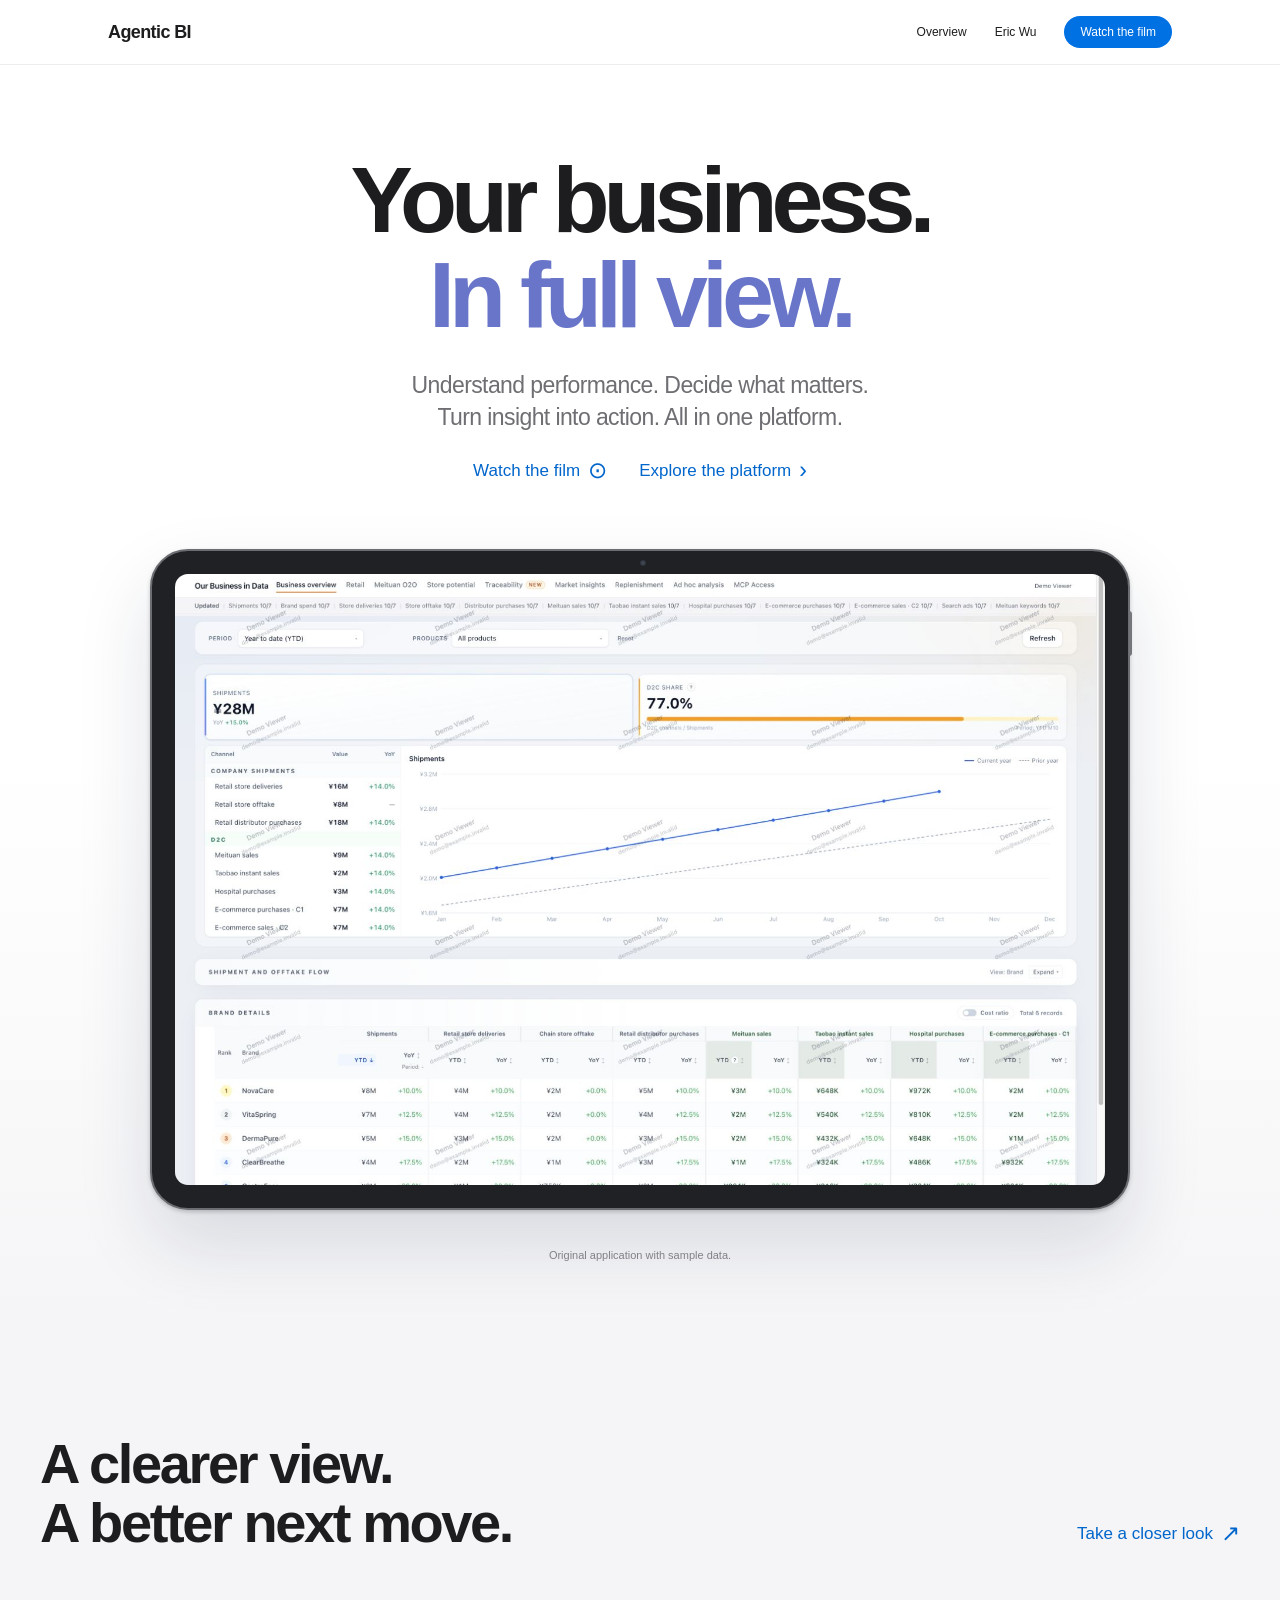
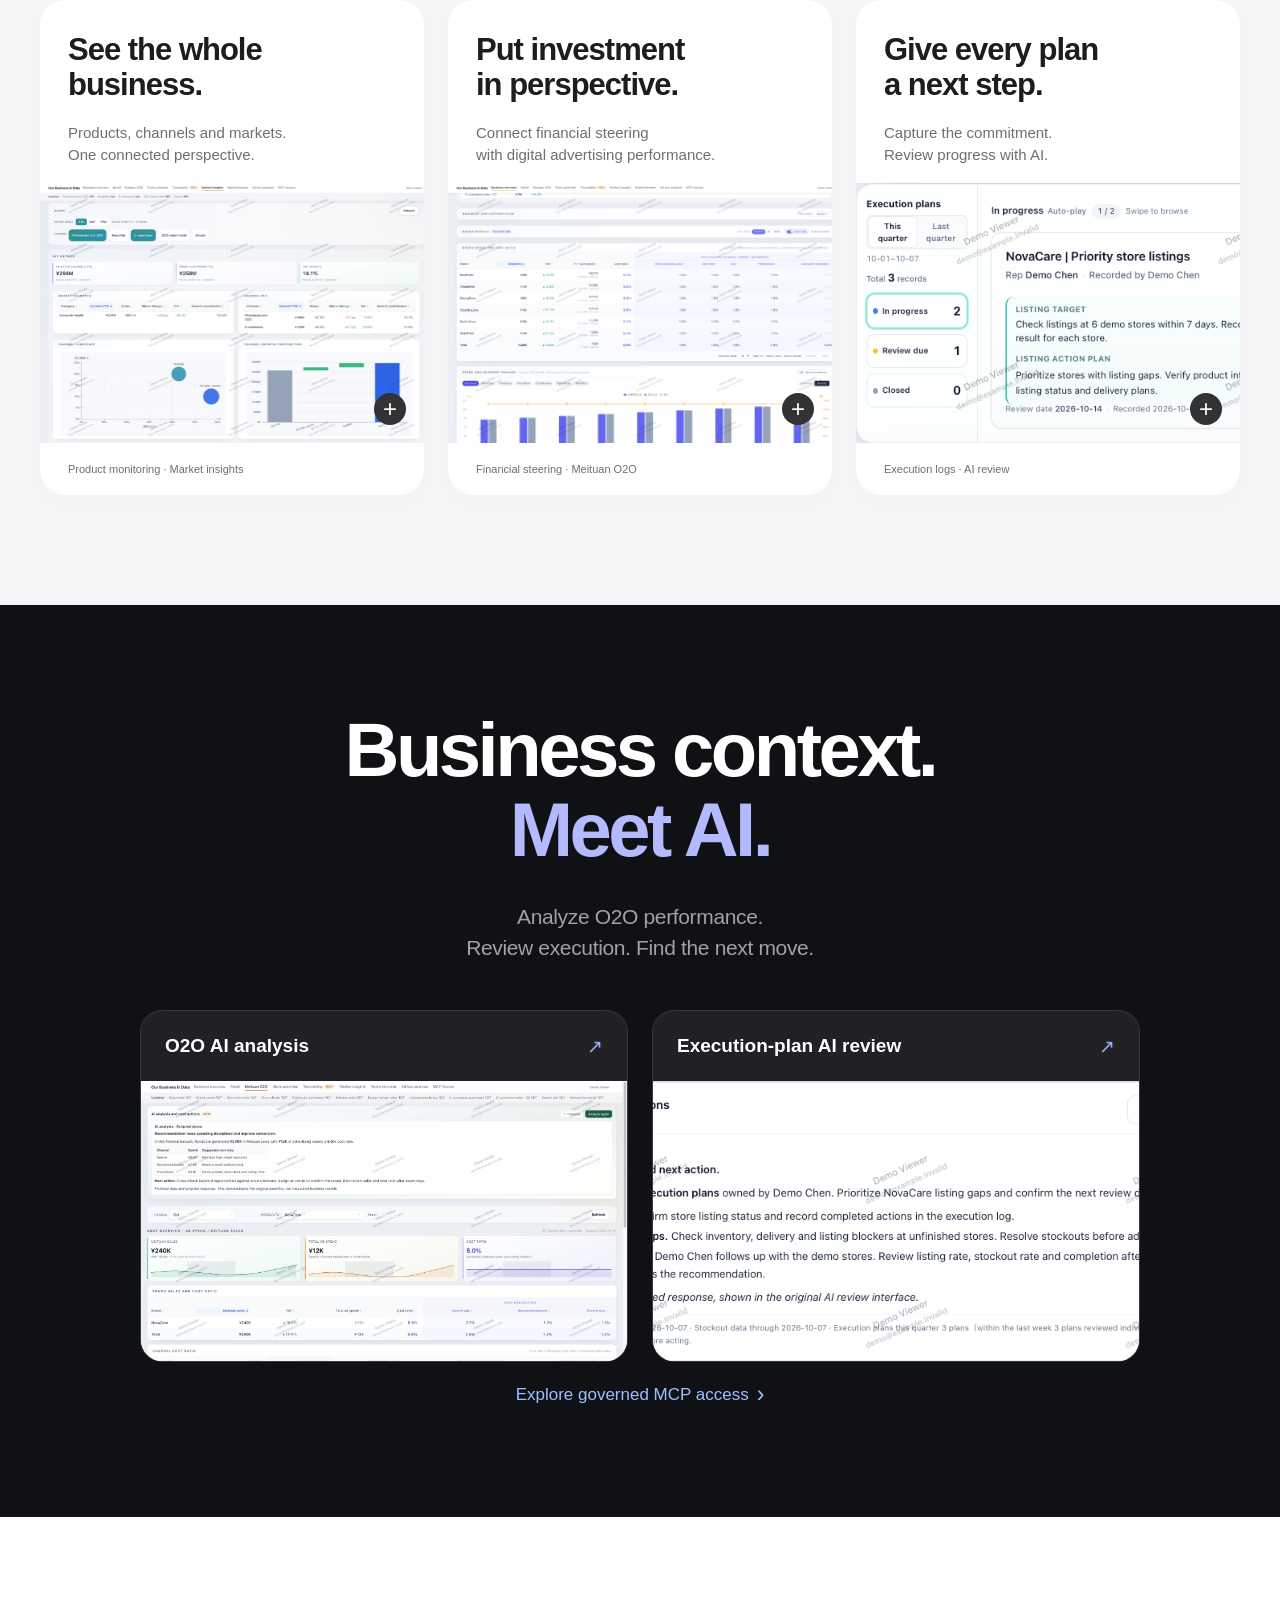
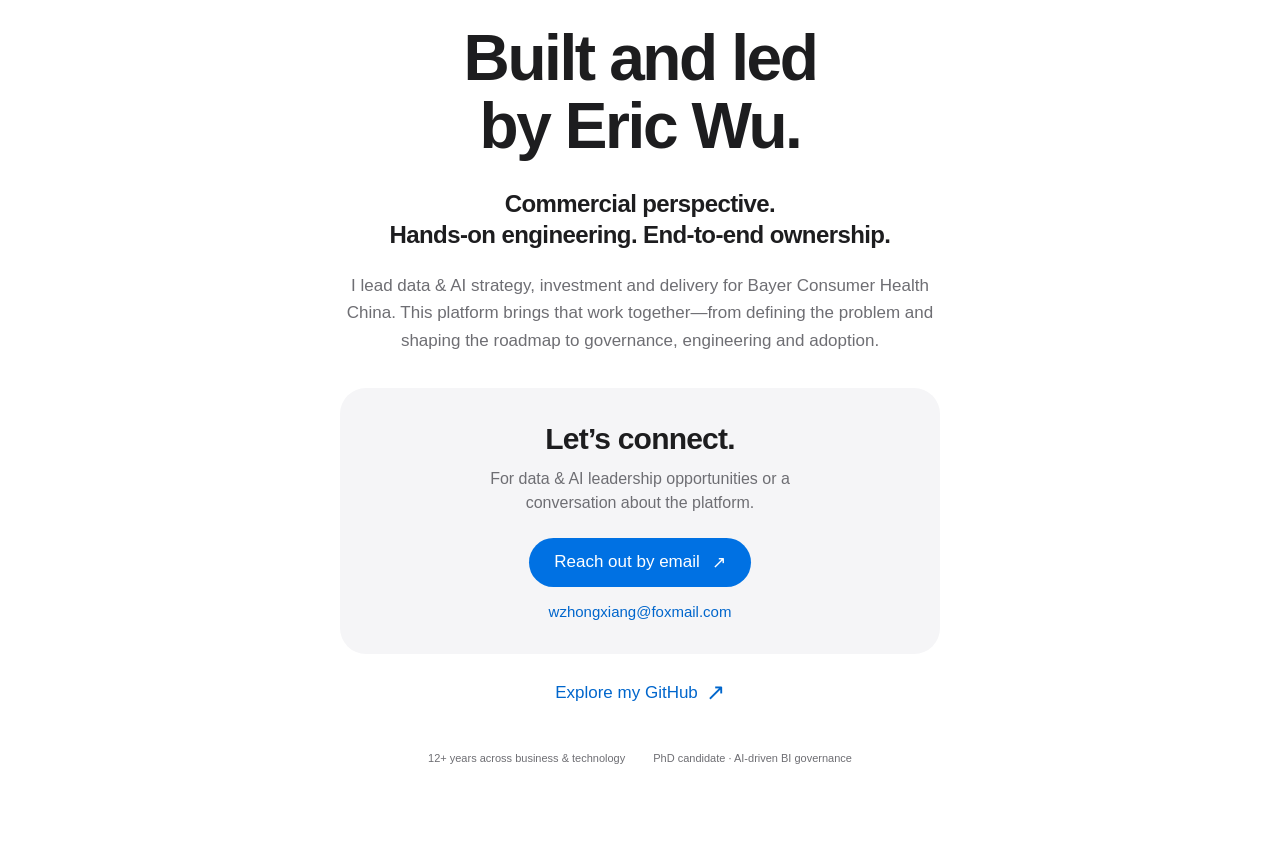
==== index.html @ f03c9e8d "Remove editorial banners and use concise sample-data caption" ====
<!doctype html>
<html lang="en">
<head>
<meta charset="utf-8"><meta name="viewport" content="width=device-width,initial-scale=1">
<title>Agentic BI</title>
<meta name="description" content="See the business. Steer investment. Turn insight into action. Explore the Agentic BI Platform, built and led by Eric Wu.">
<link rel="icon" href="assets/favicon.svg"><link rel="stylesheet" href="style.css?v=film-title">
</head>
<body>
<a class="skip" href="#main">Skip to content</a>
<header class="navigation"><nav aria-label="Main navigation"><a class="product-name" href="#case">Agentic BI</a><div class="nav-links"><a href="#highlights">Overview</a><a href="#owner">Eric Wu</a><button class="pill small" data-film>Watch the film</button></div></nav></header>
<main id="main">
<section class="hero" id="case">
<h1>Your business.<br><span>In full view.</span></h1>
<p class="hero-copy">Understand performance. Decide what matters.<br>Turn insight into action. All in one platform.</p>
<div class="hero-actions"><button class="text-link" data-film>Watch the film <span aria-hidden="true">⊙</span></button><a class="text-link" href="#highlights">Explore the platform <span aria-hidden="true">›</span></a></div>
<button class="hero-device" data-report="0" aria-label="Explore the platform in an iPad-style frame"><span class="device-camera" aria-hidden="true"></span><img src="assets/real-product.png?v=sample2" width="1600" height="1050" alt="Agentic BI product dashboard with fictional brands and synthetic data"></button>
<p class="asset-note">Original application with sample data.</p>
</section>
<section class="highlights" id="highlights">
<div class="section-heading"><h2>A clearer view.<br>A better next move.</h2><button class="text-link" data-report="0">Take a closer look <span aria-hidden="true">↗</span></button></div>
<div class="story-grid">
<article class="story"><div class="story-copy"><h3>See the whole<br>business.</h3><p>Products, channels and markets.<br>One connected perspective.</p></div><button class="story-image" data-report="4" aria-label="Explore omnichannel market insights"><img src="assets/real-market.png?v=sample2" width="1600" height="1050" alt="Original omnichannel market report with synthetic data" loading="lazy"><span class="plus" aria-hidden="true">+</span></button><p class="story-foot">Product monitoring · Market insights</p></article>
<article class="story"><div class="story-copy"><h3>Put investment<br>in perspective.</h3><p>Connect financial steering<br>with digital advertising performance.</p></div><button class="story-image" data-report="1" aria-label="Explore financial steering"><img src="assets/real-financial.png?v=sample2" width="1600" height="1050" alt="Original financial steering report with synthetic data" loading="lazy"><span class="plus" aria-hidden="true">+</span></button><p class="story-foot">Financial steering · Meituan O2O</p></article>
<article class="story"><div class="story-copy"><h3>Give every plan<br>a next step.</h3><p>Capture the commitment.<br>Review progress with AI.</p></div><button class="story-image" data-report="7" aria-label="Explore execution logs"><img src="assets/real-execution.png?v=sample2" width="1600" height="1050" alt="Original execution log with synthetic plans" loading="lazy"><span class="plus" aria-hidden="true">+</span></button><p class="story-foot">Execution logs · AI review</p></article>
</div>
</section>
<section class="intelligence" id="intelligence"><div class="intelligence-inner"><h2>Business context.<br><span>Meet AI.</span></h2><p class="ai-copy">Analyze O2O performance.<br>Review execution. Find the next move.</p><div class="ai-previews"><button data-report="8"><span>O2O AI analysis <b>↗</b></span><img src="assets/real-o2o-ai.png?v=sample2" alt="O2O AI analysis with sample data" loading="lazy"></button><button data-report="9"><span>Execution-plan AI review <b>↗</b></span><img src="assets/real-ai-review.png?v=sample2" alt="Execution-plan AI review with sample data" loading="lazy"></button></div><button class="text-link light" data-report="6">Explore governed MCP access <span aria-hidden="true">›</span></button></div></section>
<section class="owner" id="owner"><h2>Built and led<br>by Eric Wu.</h2><p class="owner-intro">Commercial perspective.<br>Hands-on engineering. End-to-end ownership.</p><p class="owner-detail">I lead data & AI strategy, investment and delivery for Bayer Consumer Health China. This platform brings that work together—from defining the problem and shaping the roadmap to governance, engineering and adoption.</p><div class="owner-contact" aria-labelledby="contact-heading"><h3 id="contact-heading">Let’s connect.</h3><p>For data &amp; AI leadership opportunities or a conversation about the platform.</p><a class="pill email-cta" href="mailto:wzhongxiang@foxmail.com">Reach out by email <span aria-hidden="true">↗</span></a><a class="email-address" href="mailto:wzhongxiang@foxmail.com">wzhongxiang@foxmail.com</a></div><a class="text-link" href="https://github.com/ericwu021">Explore my GitHub <span aria-hidden="true">↗</span></a><div class="owner-facts"><span>12+ years across business & technology</span><span>PhD candidate · AI-driven BI governance</span></div></section>
</main>
<dialog id="gallery" aria-labelledby="gallery-title"><button class="close" data-close aria-label="Close gallery">×</button><div class="gallery-top"><div><h2 id="gallery-title">Product monitoring</h2></div><label class="report-picker">Explore a view<select id="report-select"><option value="0">Product monitoring</option><option value="1">Financial steering</option><option value="2">Meituan O2O operations</option><option value="3">Drug traceability</option><option value="4">Omnichannel market insights</option><option value="5">Daily store replenishment</option><option value="6">MCP access governance</option><option value="7">Execution logs</option><option value="8">O2O AI analysis</option><option value="9">Execution-plan AI review</option></select></label></div><a id="report-full" href="assets/real-product.png?v=sample2" target="_blank" rel="noopener" aria-label="Open full-size screenshot"><img id="report-image" src="assets/real-product.png?v=sample2" width="1600" height="1050" alt="Original product monitoring interface with synthetic data"></a><div class="gallery-bottom"><p id="report-description"></p><span>Original application with sample data.</span></div></dialog>
<dialog id="film" aria-labelledby="film-title"><button class="close" data-close aria-label="Close film">×</button><h2 id="film-title">Agentic BI</h2><video controls playsinline preload="none" poster="assets/agentic-bi-demo.jpg" aria-label="Animated product film with music, original O2O AI analysis, execution logs and AI review"><source src="assets/agentic-bi-demo.mp4" type="video/mp4"><track kind="captions" src="assets/agentic-bi-film.vtt" srclang="en" label="English"></video></dialog>
<script src="demo.js?v=sample2"></script>
</body></html>
---- style.css ----
:root{--ink:#1d1d1f;--muted:#6e6e73;--blue:#06c;--surface:#f5f5f7}*{box-sizing:border-box}html{scroll-behavior:smooth;scroll-padding-top:75px}body{margin:0;background:white;color:var(--ink);font-family:-apple-system,BlinkMacSystemFont,'Helvetica Neue',sans-serif;-webkit-font-smoothing:antialiased}button,select{font:inherit}button,a{-webkit-tap-highlight-color:transparent}button{cursor:pointer}a{color:inherit;text-decoration:none}button{color:inherit}button:focus-visible,a:focus-visible,select:focus-visible{outline:3px solid #0071e3;outline-offset:5px}.navigation{position:sticky;top:0;z-index:5;background:rgba(255,255,255,.86);backdrop-filter:blur(22px);border-bottom:1px solid #00000012}.navigation nav{height:64px;max-width:1120px;padding:0 28px;margin:auto;display:flex;align-items:center;justify-content:space-between;gap:20px}.product-name{font-size:20px;font-weight:650;letter-spacing:-.6px}.nav-links{display:flex;align-items:center;gap:28px;font-size:12px}.nav-links>a:hover{color:var(--blue)}.pill{border:0;background:#0071e3;color:white;border-radius:30px;padding:12px 21px}.pill:hover{background:#0077ed}.pill.small{padding:9px 16px;font-size:12px}.hero{text-align:center;overflow:hidden;padding:87px 24px 68px;background:linear-gradient(180deg,#fff 55%,#f5f5f7)}.eyebrow{font-size:11px;font-weight:650;letter-spacing:1.6px;color:var(--muted);margin:0 0 22px}h1,h2,h3,p{margin-top:0}h1{font-size:clamp(64px,7.3vw,108px);line-height:1.02;letter-spacing:-6px;margin-bottom:26px;font-weight:700}h1 span{color:#6875c8}.hero-copy{font-size:23px;line-height:1.4;font-weight:450;letter-spacing:-.6px;color:var(--muted);margin:0 auto 25px}.hero-actions{display:flex;justify-content:center;gap:32px}.text-link{display:inline-flex;align-items:center;gap:8px;border:0;padding:0;background:transparent;color:var(--blue);font-size:17px;line-height:1.5}.text-link:hover{text-decoration:underline}.text-link span{font-size:23px;line-height:1}.hero-device{display:block;position:relative;margin:66px auto 0;width:min(1010px,90%);padding:15px 13px 13px;background:#242529;border:2px solid #737479;border-bottom:0;border-radius:20px 20px 0 0;box-shadow:0 22px 55px #1f235d1c;transition:transform .5s}.hero-device:hover{transform:translateY(-4px)}.hero-device img{width:100%;height:auto;display:block;border-radius:4px}.device-camera{position:absolute;width:5px;height:5px;top:4px;left:50%;border-radius:50%;background:#565966}.device-bottom{position:absolute;bottom:-16px;left:-4%;width:108%;height:17px;border-radius:2px 2px 60% 60%/2px 2px 95% 95%;background:linear-gradient(#d1d2d5,#8f9198);box-shadow:0 18px 20px #00000016}.device-bottom:after{content:'';display:block;margin:0 auto;width:15%;height:5px;background:#92949c;border-radius:0 0 7px 7px}.asset-note{color:#86868b;font-size:11px;margin:39px 0 0}.highlights{padding:105px max(28px,calc((100vw - 1200px)/2)) 110px;background:var(--surface)}.section-heading{display:flex;align-items:flex-end;justify-content:space-between;gap:30px;margin:0 0 48px}h2{font-size:56px;line-height:1.06;letter-spacing:-2.4px;font-weight:650;margin-bottom:0}.section-heading .text-link{margin-bottom:6px;white-space:nowrap}.story-grid{display:grid;grid-template-columns:repeat(3,minmax(0,1fr));gap:24px}.story{min-width:0;border-radius:26px;overflow:hidden;background:white;box-shadow:0 8px 20px #00000003}.story-copy{padding:33px 28px 16px}.category{font-size:12px;font-weight:600;color:var(--muted);margin:0 0 14px}h3{font-size:31px;line-height:1.1;letter-spacing:-1px;margin-bottom:20px}.story-copy>p:last-child{font-size:15px;line-height:1.5;color:var(--muted);margin:0}.story-image{position:relative;display:block;overflow:hidden;border:0;padding:0;width:100%;height:260px;background:#edf0f5;text-align:left}.story-image img{height:100%;width:auto;max-width:none;display:block;transition:transform .5s;transform-origin:left center}.story-image:hover img{transform:scale(1.035)}.plus{position:absolute;right:18px;bottom:18px;width:32px;height:32px;display:grid;place-items:center;background:#333336;color:white;font-size:24px;border-radius:50%}.story-foot{font-size:11px;color:var(--muted);padding:20px 28px;margin:0}.intelligence{background:#101114;color:white;text-align:center;padding:105px 24px 110px;overflow:hidden}.intelligence-inner{max-width:1000px;margin:auto}.intelligence .eyebrow{color:#a1a1a6}.intelligence h2{font-size:76px;letter-spacing:-3.5px}.intelligence h2 span{color:#b5baff}.ai-copy{font-size:21px;line-height:1.5;color:#a1a1a6;letter-spacing:-.35px;margin:30px 0 46px}.connection{display:flex;align-items:center;justify-content:center;gap:0;max-width:650px;margin:0 auto 36px;font-size:14px}.connection span{padding:20px 22px;border:1px solid #3a3b44;border-radius:15px;white-space:nowrap}.connection i{width:60px;height:1px;background:#626478}.connection .connection-core{border-color:#858abd;color:#d0d2ff;box-shadow:0 0 45px #828dff19}.text-link.light{color:#9cbfff}.owner{padding:108px 28px 96px;max-width:850px;margin:auto;text-align:center}.owner h2{font-size:64px}.owner-intro{font-size:24px;font-weight:550;line-height:1.3;letter-spacing:-.6px;margin:27px 0 22px}.owner-detail{font-size:17px;color:var(--muted);line-height:1.6;max-width:600px;margin:0 auto 26px}.owner-facts{display:flex;justify-content:center;gap:28px;margin-top:47px;font-size:11px;color:var(--muted)}footer{background:var(--surface);padding:27px 28px;color:var(--muted);font-size:11px;line-height:1.6}footer>div{max-width:1064px;margin:auto}footer p{max-width:900px;margin-bottom:20px}.footer-line{border-top:1px solid #d2d2d7;padding-top:17px;display:flex;justify-content:space-between;gap:20px}dialog{border:0;border-radius:22px;padding:36px;width:min(1240px,94vw);max-height:92dvh;overflow:auto;box-shadow:0 20px 90px #0004}dialog::backdrop{background:#0009;backdrop-filter:blur(9px)}.close{position:absolute;right:15px;top:15px;border:0;border-radius:50%;background:#e8e8ed;color:#555;width:34px;height:34px;font-size:26px;line-height:1;z-index:2}.gallery-top{display:flex;align-items:flex-end;justify-content:space-between;gap:25px;padding:10px 20px 28px 0}.gallery-top h2,#film h2{font-size:31px;letter-spacing:-1px;line-height:1.15}.gallery-top .category{font-size:10px;letter-spacing:1px}.report-picker{font-size:11px;color:var(--muted);display:flex;flex-direction:column;gap:6px}select{max-width:100%;border:1px solid #d2d2d7;border-radius:8px;padding:10px 30px 10px 12px;background:white;color:var(--ink);font-size:13px}#report-full{display:block;cursor:zoom-in}#report-image{width:100%;height:auto;display:block;border:1px solid #eee;border-radius:8px}.gallery-bottom{display:flex;align-items:center;justify-content:space-between;gap:24px;padding:20px 0 0;color:var(--muted);font-size:12px}.gallery-bottom p{margin:0;max-width:750px}.gallery-bottom span{white-space:nowrap;font-size:10px}#film{background:#111;color:white;padding:48px 28px 28px}#film>p{color:#a1a1a6;font-size:13px;margin:12px 0 24px}video{display:block;width:100%;border-radius:8px}.skip{position:absolute;top:-60px;padding:12px;background:white;z-index:20}.skip:focus{top:0}body:has(dialog[open]){overflow:hidden}@media(max-width:1000px){.highlights{padding-left:24px;padding-right:24px}.story-grid{gap:15px}.story-copy{padding:27px 22px 18px}h3{font-size:27px}.story-copy>p:last-child{font-size:13px}.story-foot{padding:18px;font-size:10px}.story-image{height:225px}}@media(max-width:700px){.navigation nav{height:58px;padding:0 20px}.product-name{font-size:17px}.product-name span{display:none}.nav-links{gap:19px}.nav-links>a:first-child{display:none}.pill.small{font-size:11px;padding:9px 12px}.hero{padding:64px 18px 50px}.eyebrow{font-size:9px;letter-spacing:1.1px}h1{font-size:63px;letter-spacing:-3px}.hero-copy{font-size:18px;letter-spacing:-.3px}.hero-actions{gap:22px}.text-link{font-size:14px}.hero-device{margin-top:45px;width:96%;padding:8px 6px 6px;border-radius:11px 11px 0 0;border-width:1px}.device-camera{height:3px;width:3px;top:2px}.device-bottom{height:9px;bottom:-9px}.device-bottom:after{height:3px}.asset-note{font-size:10px;margin-top:27px}.highlights{padding:63px 22px}.section-heading{display:block;margin-bottom:29px}h2{font-size:39px;letter-spacing:-1.5px}.section-heading .text-link{margin-top:19px}.story-grid{grid-template-columns:1fr;gap:22px}.story{border-radius:22px}.story-copy{padding:29px 28px 22px}.story-copy>p:last-child{font-size:15px}h3{font-size:32px}.story-image{height:260px}.story-foot{padding:20px 28px;font-size:11px}.intelligence{padding:72px 20px}.intelligence h2{font-size:53px;letter-spacing:-2.2px}.ai-copy{font-size:17px;margin:25px 0 35px}.desktop-break{display:none}.connection{font-size:10px}.connection span{padding:16px 11px;border-radius:11px}.connection i{width:16px}.owner{padding:74px 25px 64px}.owner h2{font-size:48px}.owner-intro{font-size:21px}.owner-detail{font-size:16px}.owner-facts{flex-direction:column;gap:10px;margin-top:35px}.gallery-top{flex-direction:column;align-items:stretch;gap:20px;padding-right:0}.gallery-top h2,#film h2{font-size:26px}dialog{padding:48px 18px 20px;border-radius:17px}.gallery-bottom{display:block;line-height:1.5}.gallery-bottom span{display:block;margin-top:12px}#film{padding:55px 16px 20px}.footer-line{font-size:10px}footer{padding:24px 22px}}@media(prefers-reduced-motion:reduce){html{scroll-behavior:auto}*{transition:none!important}}

/* Landscape tablet presentation */
.hero-device{width:min(980px,90%);padding:23px;background:#202124;border:2px solid #6b6d72;border-radius:38px;box-shadow:0 35px 75px #19224522,0 2px 4px #0003}.hero-device img{border-radius:13px}.device-camera{width:6px;height:6px;top:9px;background:#404854;box-shadow:inset 0 0 2px #111}.hero-device:after{content:'';position:absolute;right:-4px;top:60px;width:3px;height:45px;background:#74767b;border-radius:0 3px 3px 0}@media(max-width:700px){.hero-device{width:98%;padding:12px;border-width:1px;border-radius:22px}.hero-device img{border-radius:8px}.device-camera{width:4px;height:4px;top:4px}.hero-device:after{right:-3px;top:35px;width:2px;height:25px}}

.ai-previews{display:grid;grid-template-columns:1fr 1fr;gap:24px;margin:40px auto 20px;max-width:1080px}.ai-previews button{text-align:left;overflow:hidden;padding:24px 0 0;background:#202025;border:1px solid #39393e;border-radius:22px;color:white;cursor:pointer;min-width:0}.ai-previews span{display:block;font-size:19px;font-weight:600;padding:0 24px 24px}.ai-previews b{float:right;font-weight:400;color:#9caeff}.ai-previews img{display:block;width:100%;height:280px;object-fit:cover;object-position:top;background:white}.ai-disclosure{font-size:11px;color:#a1a1a6;margin:24px 0 30px}.story-image img[src*="execution"]{object-fit:cover;object-position:top left;width:100%;height:100%}@media(max-width:700px){.ai-previews{grid-template-columns:1fr}.ai-previews img{height:230px}.ai-previews span{font-size:17px}}

.product-name{font-size:18px}.product-name span{font-size:13px;color:var(--muted);font-weight:500}@media(max-width:700px){.product-name{font-size:14px;letter-spacing:-.4px}.nav-links{gap:12px}.navigation nav{padding:0 14px;gap:8px}}

.owner-contact{display:flex;justify-content:center;align-items:center;flex-wrap:wrap;gap:16px 30px}.footer-contact{display:flex;flex-wrap:wrap;gap:14px}@media(max-width:700px){.owner-contact{flex-direction:column;gap:15px}.footer-line{align-items:flex-start;gap:16px}.footer-contact{justify-content:flex-end;gap:8px}}

/* A clear invitation in the owner section */
.owner-contact{display:flex;flex-direction:column;gap:0;background:var(--surface);border-radius:26px;padding:34px 28px;margin:34px auto 26px;max-width:600px}.owner-contact h3{font-size:30px;letter-spacing:-.8px;margin:0 0 12px}.owner-contact p{max-width:390px;font-size:16px;line-height:1.5;color:var(--muted);margin:0 0 23px}.email-cta{display:inline-flex;align-items:center;gap:12px;font-size:17px;padding:14px 25px;min-height:48px}.email-address{font-size:15px;color:var(--blue);margin-top:16px;overflow-wrap:anywhere}.email-address:hover{text-decoration:underline}@media(max-width:700px){.owner-contact{padding:28px 20px;margin-top:28px;border-radius:22px}.owner-contact h3{font-size:27px}.owner-contact p{font-size:15px}}

#film video{margin-top:24px}
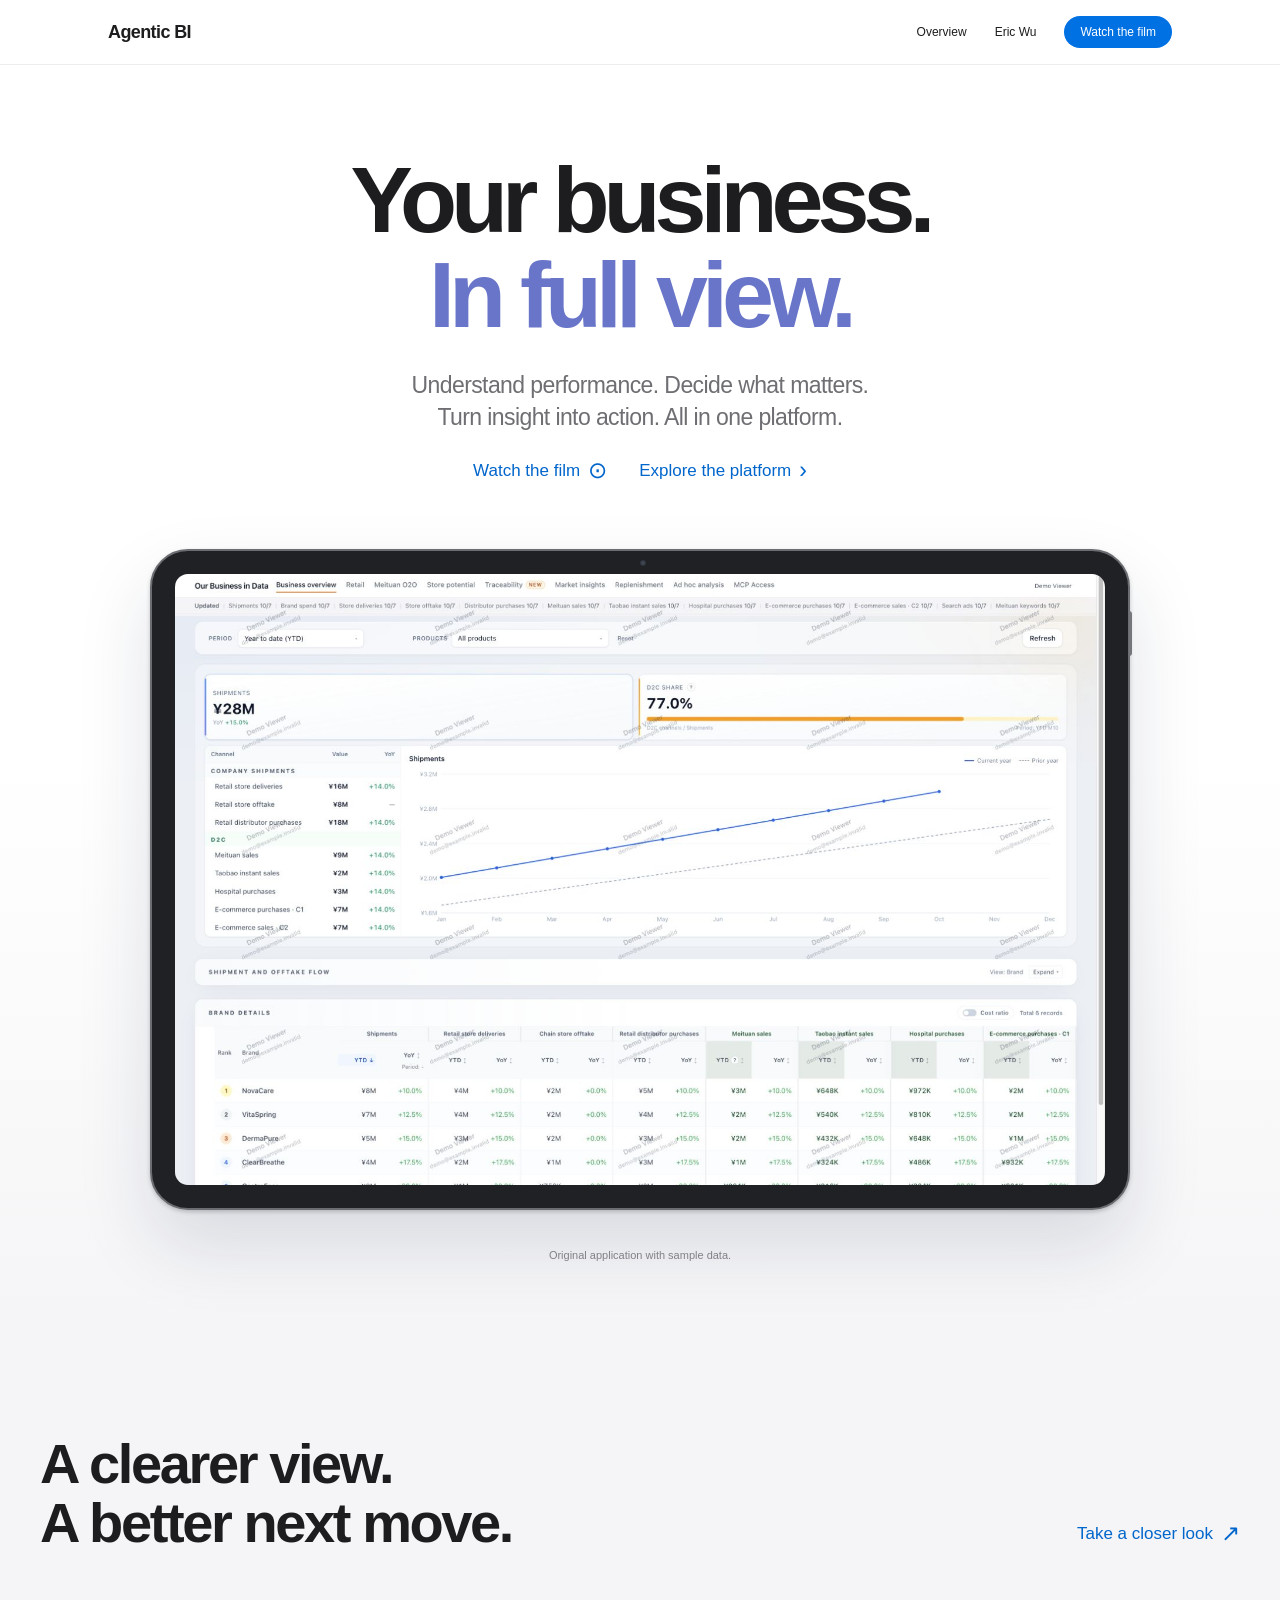
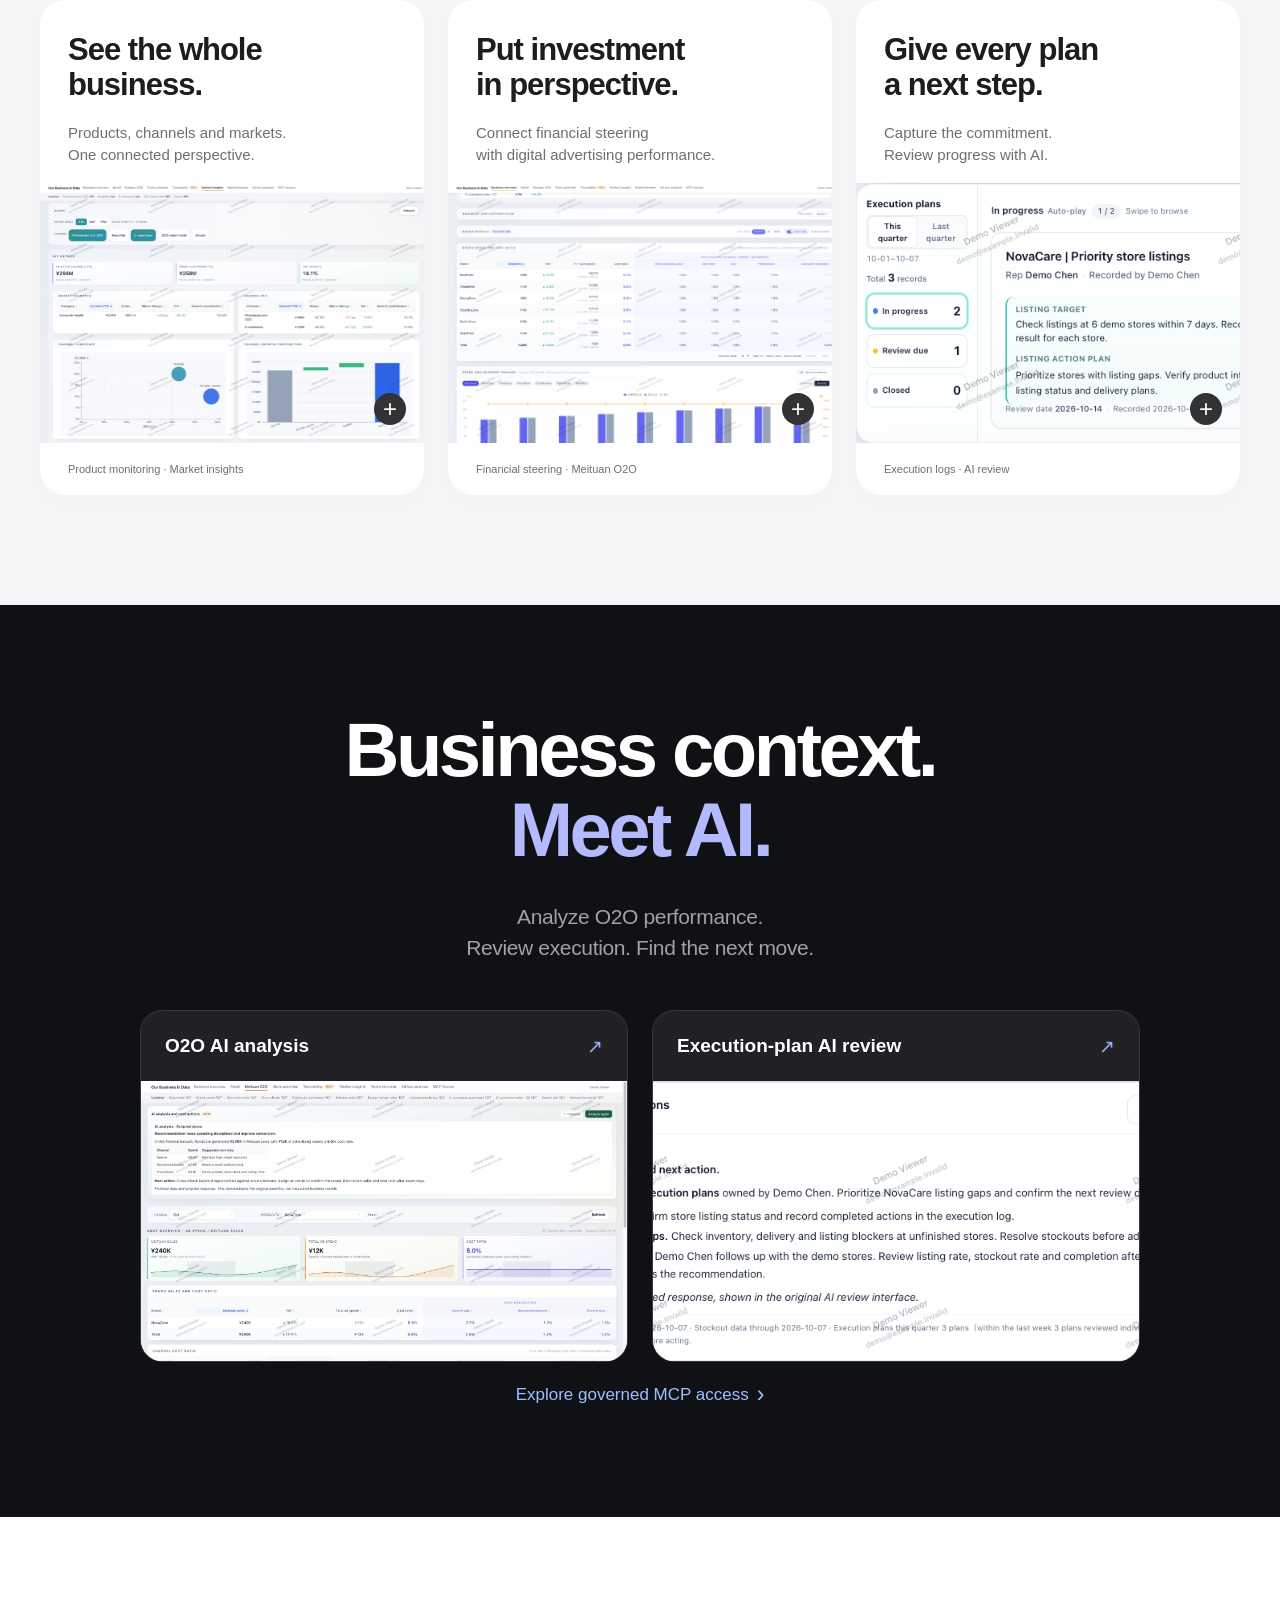
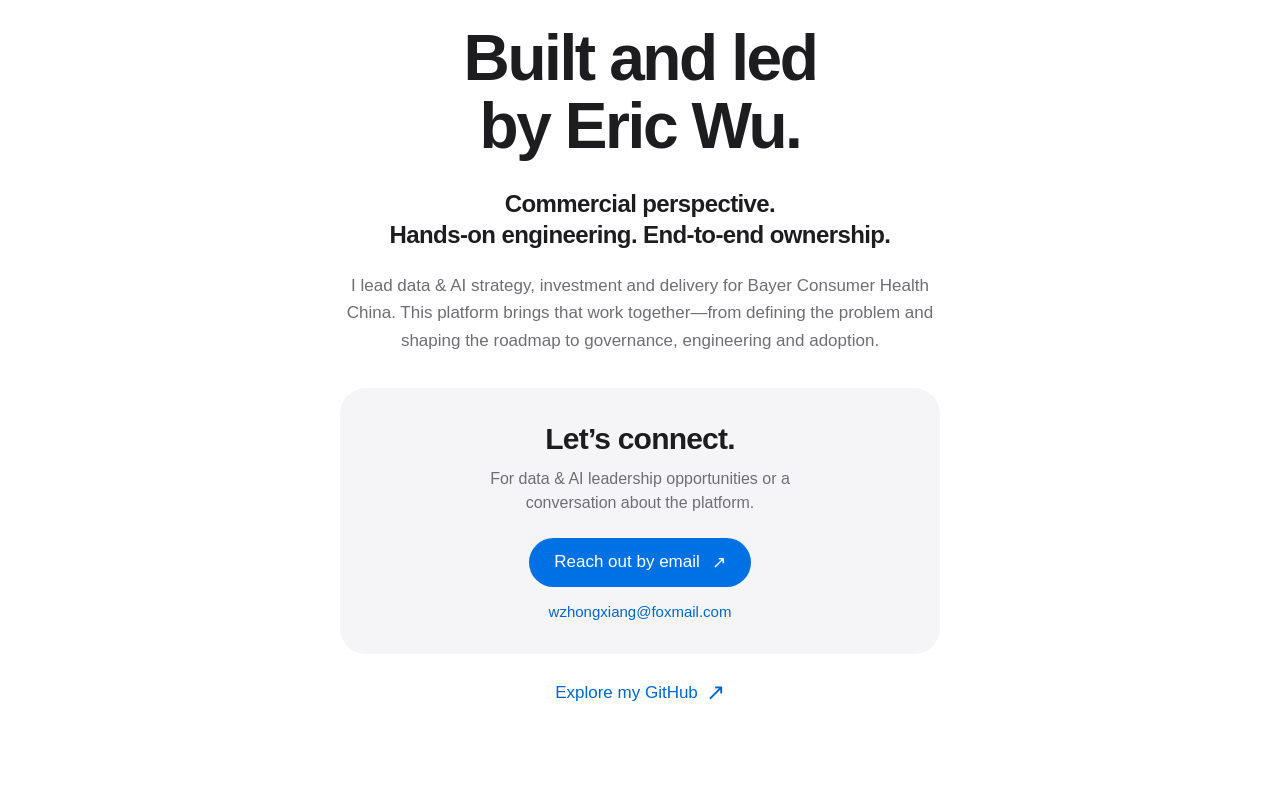
==== commit 12859a0c: "Remove experience and PhD lines from owner section" ====
--- a/index.html
+++ b/index.html
@@ -26,9 +26,9 @@
 </div>
 </section>
 <section class="intelligence" id="intelligence"><div class="intelligence-inner"><h2>Business context.<br><span>Meet AI.</span></h2><p class="ai-copy">Analyze O2O performance.<br>Review execution. Find the next move.</p><div class="ai-previews"><button data-report="8"><span>O2O AI analysis <b>↗</b></span><img src="assets/real-o2o-ai.png?v=sample2" alt="O2O AI analysis with sample data" loading="lazy"></button><button data-report="9"><span>Execution-plan AI review <b>↗</b></span><img src="assets/real-ai-review.png?v=sample2" alt="Execution-plan AI review with sample data" loading="lazy"></button></div><button class="text-link light" data-report="6">Explore governed MCP access <span aria-hidden="true">›</span></button></div></section>
-<section class="owner" id="owner"><h2>Built and led<br>by Eric Wu.</h2><p class="owner-intro">Commercial perspective.<br>Hands-on engineering. End-to-end ownership.</p><p class="owner-detail">I lead data & AI strategy, investment and delivery for Bayer Consumer Health China. This platform brings that work together—from defining the problem and shaping the roadmap to governance, engineering and adoption.</p><div class="owner-contact" aria-labelledby="contact-heading"><h3 id="contact-heading">Let’s connect.</h3><p>For data &amp; AI leadership opportunities or a conversation about the platform.</p><a class="pill email-cta" href="mailto:wzhongxiang@foxmail.com">Reach out by email <span aria-hidden="true">↗</span></a><a class="email-address" href="mailto:wzhongxiang@foxmail.com">wzhongxiang@foxmail.com</a></div><a class="text-link" href="https://github.com/ericwu021">Explore my GitHub <span aria-hidden="true">↗</span></a><div class="owner-facts"><span>12+ years across business & technology</span><span>PhD candidate · AI-driven BI governance</span></div></section>
+<section class="owner" id="owner"><h2>Built and led<br>by Eric Wu.</h2><p class="owner-intro">Commercial perspective.<br>Hands-on engineering. End-to-end ownership.</p><p class="owner-detail">I lead data & AI strategy, investment and delivery for Bayer Consumer Health China. This platform brings that work together—from defining the problem and shaping the roadmap to governance, engineering and adoption.</p><div class="owner-contact" aria-labelledby="contact-heading"><h3 id="contact-heading">Let’s connect.</h3><p>For data &amp; AI leadership opportunities or a conversation about the platform.</p><a class="pill email-cta" href="mailto:wzhongxiang@foxmail.com">Reach out by email <span aria-hidden="true">↗</span></a><a class="email-address" href="mailto:wzhongxiang@foxmail.com">wzhongxiang@foxmail.com</a></div><a class="text-link" href="https://github.com/ericwu021">Explore my GitHub <span aria-hidden="true">↗</span></a></section>
 </main>
 <dialog id="gallery" aria-labelledby="gallery-title"><button class="close" data-close aria-label="Close gallery">×</button><div class="gallery-top"><div><h2 id="gallery-title">Product monitoring</h2></div><label class="report-picker">Explore a view<select id="report-select"><option value="0">Product monitoring</option><option value="1">Financial steering</option><option value="2">Meituan O2O operations</option><option value="3">Drug traceability</option><option value="4">Omnichannel market insights</option><option value="5">Daily store replenishment</option><option value="6">MCP access governance</option><option value="7">Execution logs</option><option value="8">O2O AI analysis</option><option value="9">Execution-plan AI review</option></select></label></div><a id="report-full" href="assets/real-product.png?v=sample2" target="_blank" rel="noopener" aria-label="Open full-size screenshot"><img id="report-image" src="assets/real-product.png?v=sample2" width="1600" height="1050" alt="Original product monitoring interface with synthetic data"></a><div class="gallery-bottom"><p id="report-description"></p><span>Original application with sample data.</span></div></dialog>
-<dialog id="film" aria-labelledby="film-title"><button class="close" data-close aria-label="Close film">×</button><h2 id="film-title">Agentic BI</h2><video controls playsinline preload="none" poster="assets/agentic-bi-demo.jpg" aria-label="Animated product film with music, original O2O AI analysis, execution logs and AI review"><source src="assets/agentic-bi-demo.mp4" type="video/mp4"><track kind="captions" src="assets/agentic-bi-film.vtt" srclang="en" label="English"></video></dialog>
+<dialog id="film" aria-labelledby="film-title"><button class="close" data-close aria-label="Close film">×</button><h2 id="film-title">Agentic BI</h2><video controls playsinline preload="none" poster="assets/agentic-bi-demo.jpg" aria-label="Animated product film with music, original O2O AI analysis, execution logs and AI review"><source src="assets/agentic-bi-contact.mp4" type="video/mp4"><track kind="captions" src="assets/agentic-bi-contact.vtt" srclang="en" label="English"></video></dialog>
 <script src="demo.js?v=sample2"></script>
 </body></html>
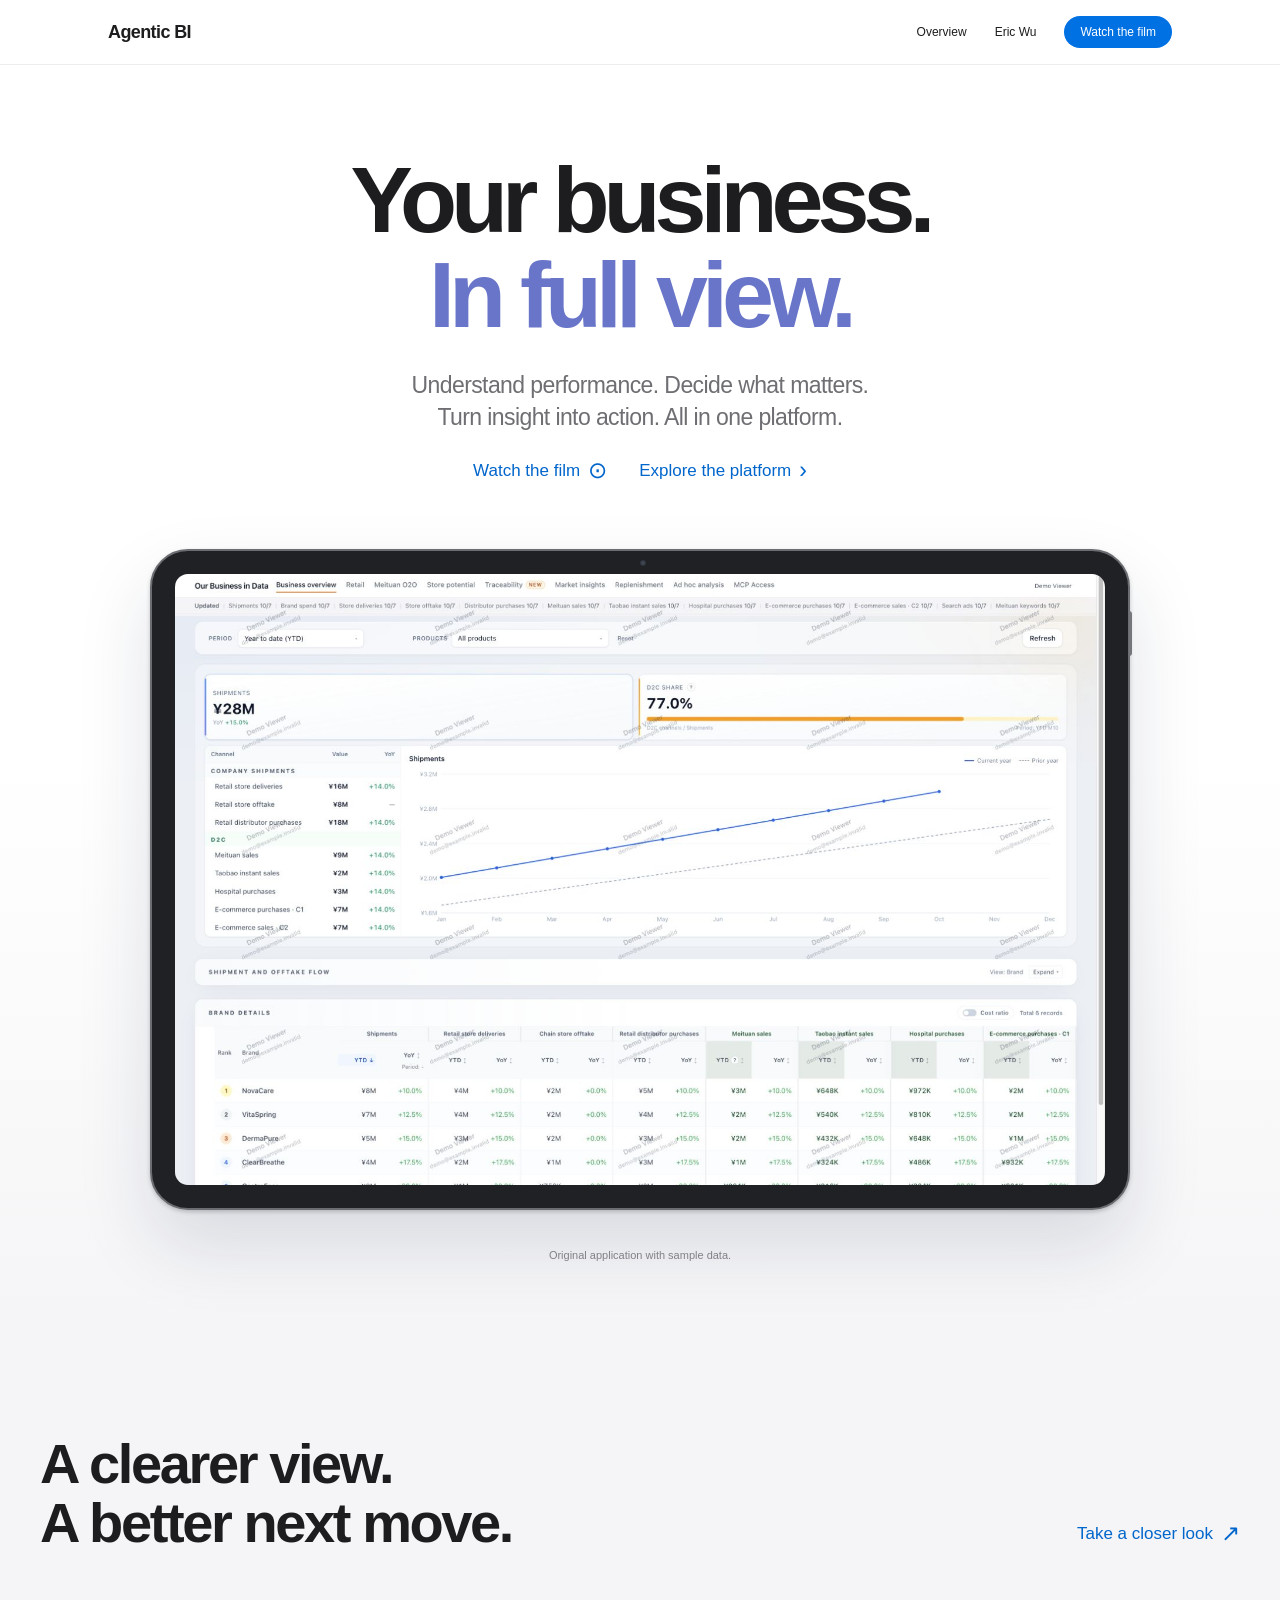
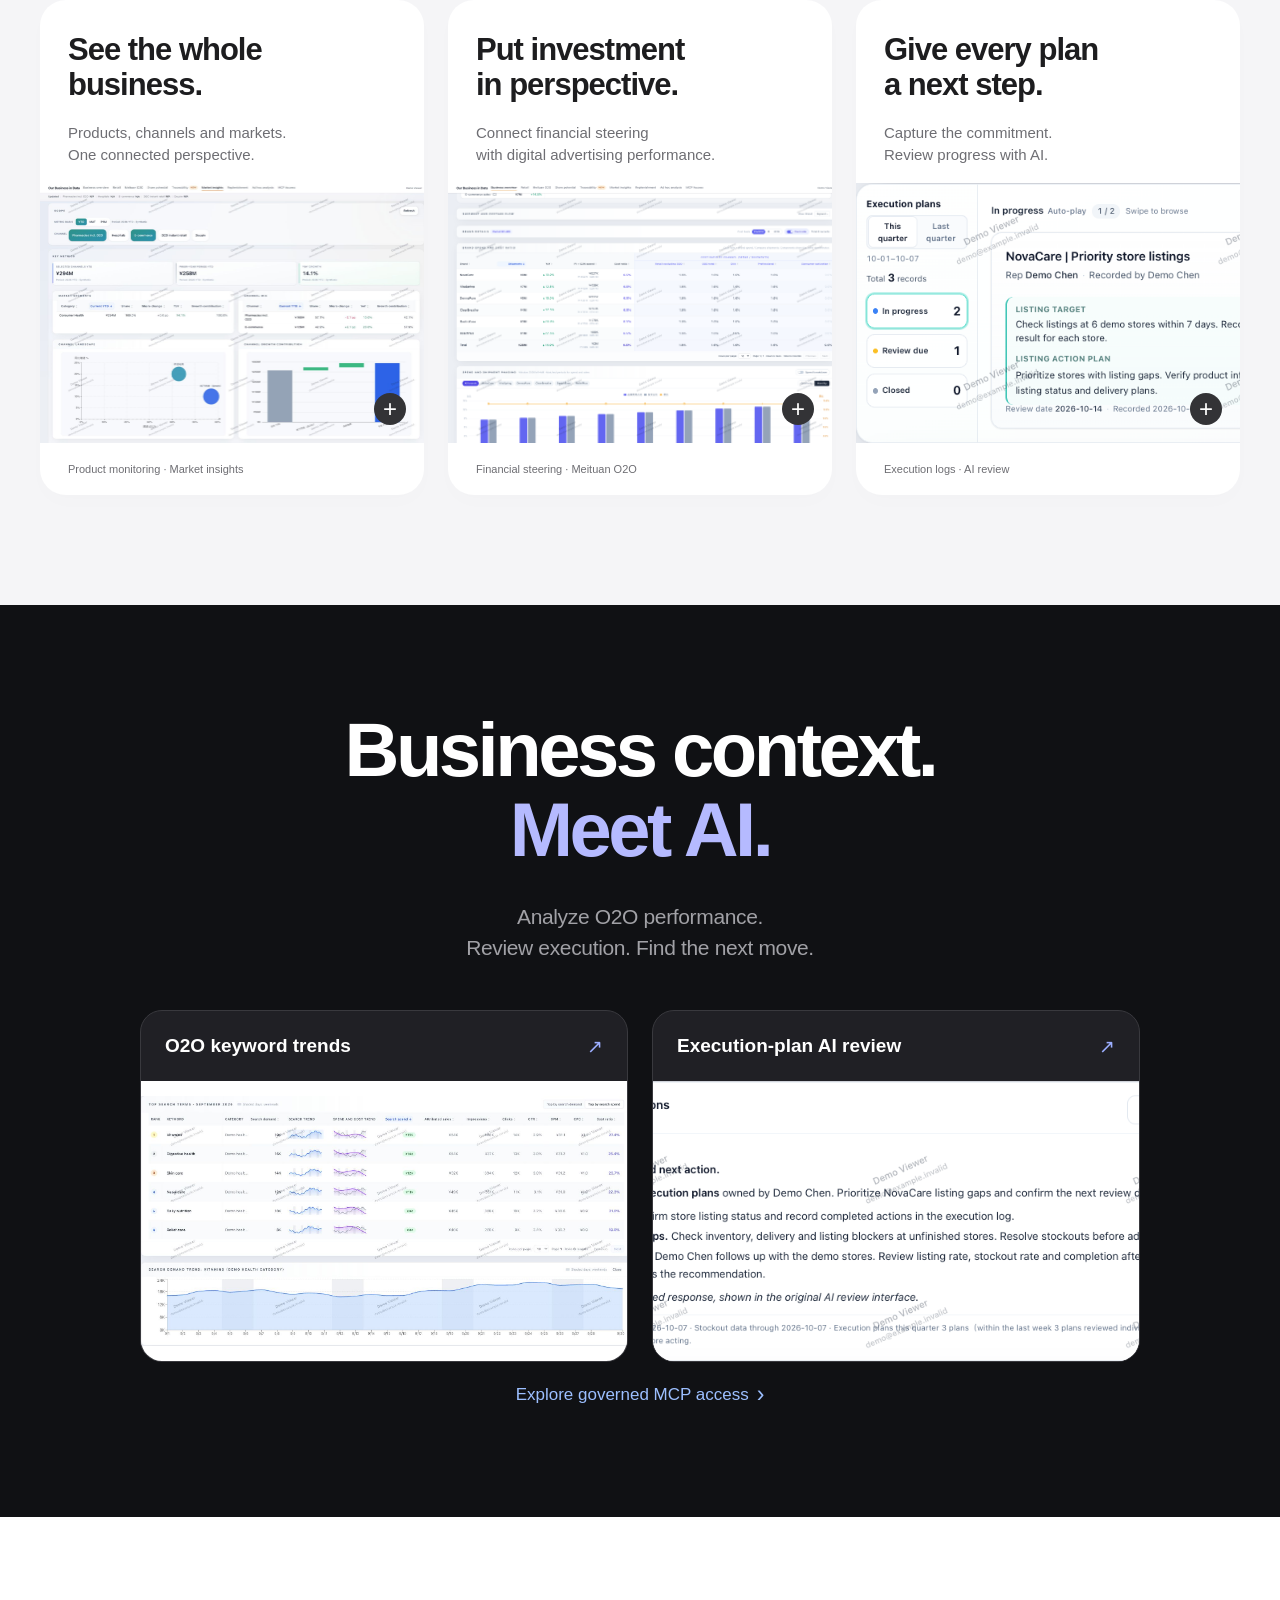
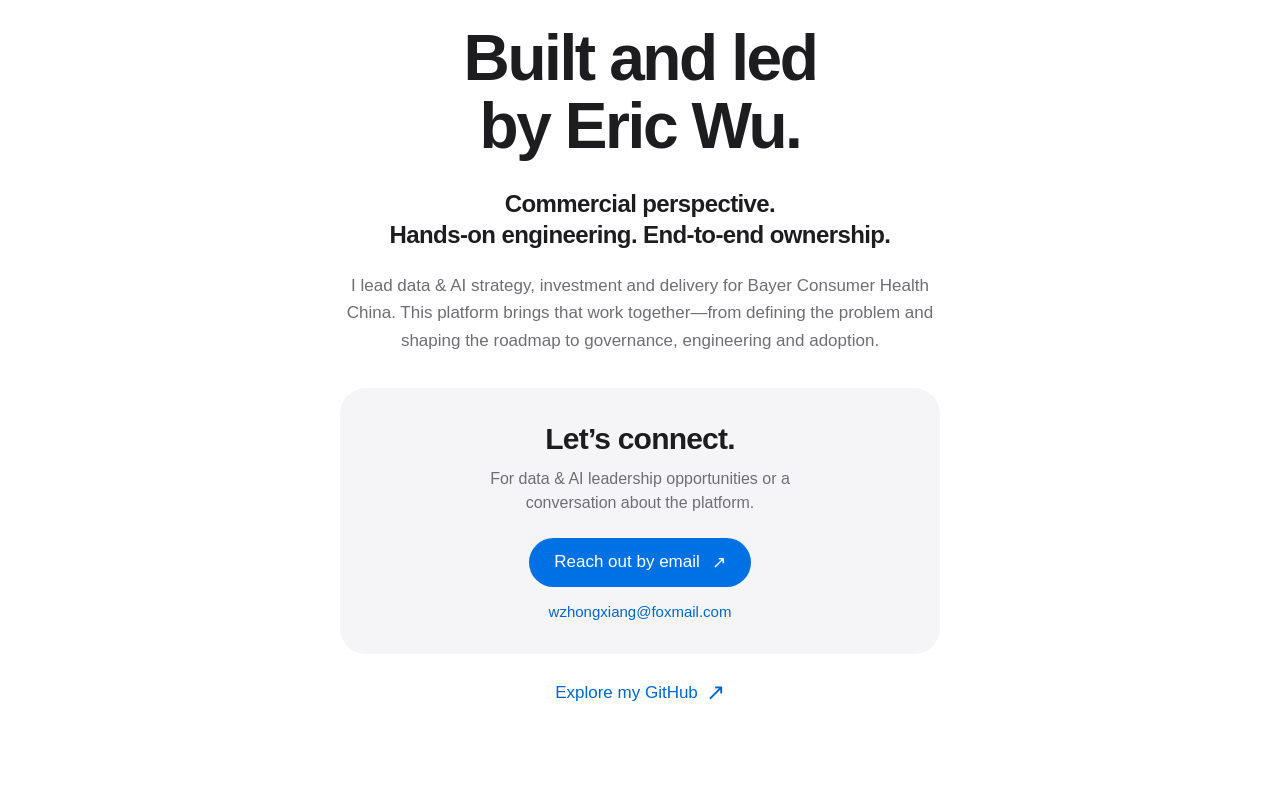
==== commit 65916882: "Show full-month O2O keyword trends in portfolio" ====
--- a/index.html
+++ b/index.html
@@ -4,7 +4,7 @@
 <meta charset="utf-8"><meta name="viewport" content="width=device-width,initial-scale=1">
 <title>Agentic BI</title>
 <meta name="description" content="See the business. Steer investment. Turn insight into action. Explore the Agentic BI Platform, built and led by Eric Wu.">
-<link rel="icon" href="assets/favicon.svg"><link rel="stylesheet" href="style.css?v=film-title">
+<link rel="icon" href="assets/favicon.svg"><link rel="stylesheet" href="style.css?v=keywords1">
 </head>
 <body>
 <a class="skip" href="#main">Skip to content</a>
@@ -25,10 +25,10 @@
 <article class="story"><div class="story-copy"><h3>Give every plan<br>a next step.</h3><p>Capture the commitment.<br>Review progress with AI.</p></div><button class="story-image" data-report="7" aria-label="Explore execution logs"><img src="assets/real-execution.png?v=sample2" width="1600" height="1050" alt="Original execution log with synthetic plans" loading="lazy"><span class="plus" aria-hidden="true">+</span></button><p class="story-foot">Execution logs · AI review</p></article>
 </div>
 </section>
-<section class="intelligence" id="intelligence"><div class="intelligence-inner"><h2>Business context.<br><span>Meet AI.</span></h2><p class="ai-copy">Analyze O2O performance.<br>Review execution. Find the next move.</p><div class="ai-previews"><button data-report="8"><span>O2O AI analysis <b>↗</b></span><img src="assets/real-o2o-ai.png?v=sample2" alt="O2O AI analysis with sample data" loading="lazy"></button><button data-report="9"><span>Execution-plan AI review <b>↗</b></span><img src="assets/real-ai-review.png?v=sample2" alt="Execution-plan AI review with sample data" loading="lazy"></button></div><button class="text-link light" data-report="6">Explore governed MCP access <span aria-hidden="true">›</span></button></div></section>
+<section class="intelligence" id="intelligence"><div class="intelligence-inner"><h2>Business context.<br><span>Meet AI.</span></h2><p class="ai-copy">Analyze O2O performance.<br>Review execution. Find the next move.</p><div class="ai-previews"><button data-report="8"><span>O2O keyword trends <b>↗</b></span><img src="assets/real-o2o-keywords.png?v=keywords1" alt="O2O keyword trends for September 1–30, 2026 with sample data" loading="lazy"></button><button data-report="9"><span>Execution-plan AI review <b>↗</b></span><img src="assets/real-ai-review.png?v=sample2" alt="Execution-plan AI review with sample data" loading="lazy"></button></div><button class="text-link light" data-report="6">Explore governed MCP access <span aria-hidden="true">›</span></button></div></section>
 <section class="owner" id="owner"><h2>Built and led<br>by Eric Wu.</h2><p class="owner-intro">Commercial perspective.<br>Hands-on engineering. End-to-end ownership.</p><p class="owner-detail">I lead data & AI strategy, investment and delivery for Bayer Consumer Health China. This platform brings that work together—from defining the problem and shaping the roadmap to governance, engineering and adoption.</p><div class="owner-contact" aria-labelledby="contact-heading"><h3 id="contact-heading">Let’s connect.</h3><p>For data &amp; AI leadership opportunities or a conversation about the platform.</p><a class="pill email-cta" href="mailto:wzhongxiang@foxmail.com">Reach out by email <span aria-hidden="true">↗</span></a><a class="email-address" href="mailto:wzhongxiang@foxmail.com">wzhongxiang@foxmail.com</a></div><a class="text-link" href="https://github.com/ericwu021">Explore my GitHub <span aria-hidden="true">↗</span></a></section>
 </main>
-<dialog id="gallery" aria-labelledby="gallery-title"><button class="close" data-close aria-label="Close gallery">×</button><div class="gallery-top"><div><h2 id="gallery-title">Product monitoring</h2></div><label class="report-picker">Explore a view<select id="report-select"><option value="0">Product monitoring</option><option value="1">Financial steering</option><option value="2">Meituan O2O operations</option><option value="3">Drug traceability</option><option value="4">Omnichannel market insights</option><option value="5">Daily store replenishment</option><option value="6">MCP access governance</option><option value="7">Execution logs</option><option value="8">O2O AI analysis</option><option value="9">Execution-plan AI review</option></select></label></div><a id="report-full" href="assets/real-product.png?v=sample2" target="_blank" rel="noopener" aria-label="Open full-size screenshot"><img id="report-image" src="assets/real-product.png?v=sample2" width="1600" height="1050" alt="Original product monitoring interface with synthetic data"></a><div class="gallery-bottom"><p id="report-description"></p><span>Original application with sample data.</span></div></dialog>
+<dialog id="gallery" aria-labelledby="gallery-title"><button class="close" data-close aria-label="Close gallery">×</button><div class="gallery-top"><div><h2 id="gallery-title">Product monitoring</h2></div><label class="report-picker">Explore a view<select id="report-select"><option value="0">Product monitoring</option><option value="1">Financial steering</option><option value="2">Meituan O2O operations</option><option value="3">Drug traceability</option><option value="4">Omnichannel market insights</option><option value="5">Daily store replenishment</option><option value="6">MCP access governance</option><option value="7">Execution logs</option><option value="8">O2O keyword trends</option><option value="9">Execution-plan AI review</option></select></label></div><a id="report-full" href="assets/real-product.png?v=sample2" target="_blank" rel="noopener" aria-label="Open full-size screenshot"><img id="report-image" src="assets/real-product.png?v=sample2" width="1600" height="1050" alt="Original product monitoring interface with synthetic data"></a><div class="gallery-bottom"><p id="report-description"></p><span>Original application with sample data.</span></div></dialog>
 <dialog id="film" aria-labelledby="film-title"><button class="close" data-close aria-label="Close film">×</button><h2 id="film-title">Agentic BI</h2><video controls playsinline preload="none" poster="assets/agentic-bi-demo.jpg" aria-label="Animated product film with music, original O2O AI analysis, execution logs and AI review"><source src="assets/agentic-bi-contact.mp4" type="video/mp4"><track kind="captions" src="assets/agentic-bi-contact.vtt" srclang="en" label="English"></video></dialog>
-<script src="demo.js?v=sample2"></script>
+<script src="demo.js?v=keywords1"></script>
 </body></html>
--- a/style.css
+++ b/style.css
@@ -13,3 +13,5 @@
 .owner-contact{display:flex;flex-direction:column;gap:0;background:var(--surface);border-radius:26px;padding:34px 28px;margin:34px auto 26px;max-width:600px}.owner-contact h3{font-size:30px;letter-spacing:-.8px;margin:0 0 12px}.owner-contact p{max-width:390px;font-size:16px;line-height:1.5;color:var(--muted);margin:0 0 23px}.email-cta{display:inline-flex;align-items:center;gap:12px;font-size:17px;padding:14px 25px;min-height:48px}.email-address{font-size:15px;color:var(--blue);margin-top:16px;overflow-wrap:anywhere}.email-address:hover{text-decoration:underline}@media(max-width:700px){.owner-contact{padding:28px 20px;margin-top:28px;border-radius:22px}.owner-contact h3{font-size:27px}.owner-contact p{font-size:15px}}
 
 #film video{margin-top:24px}
+
+.ai-previews img[src*="o2o-keywords"]{object-fit:contain;object-position:center}
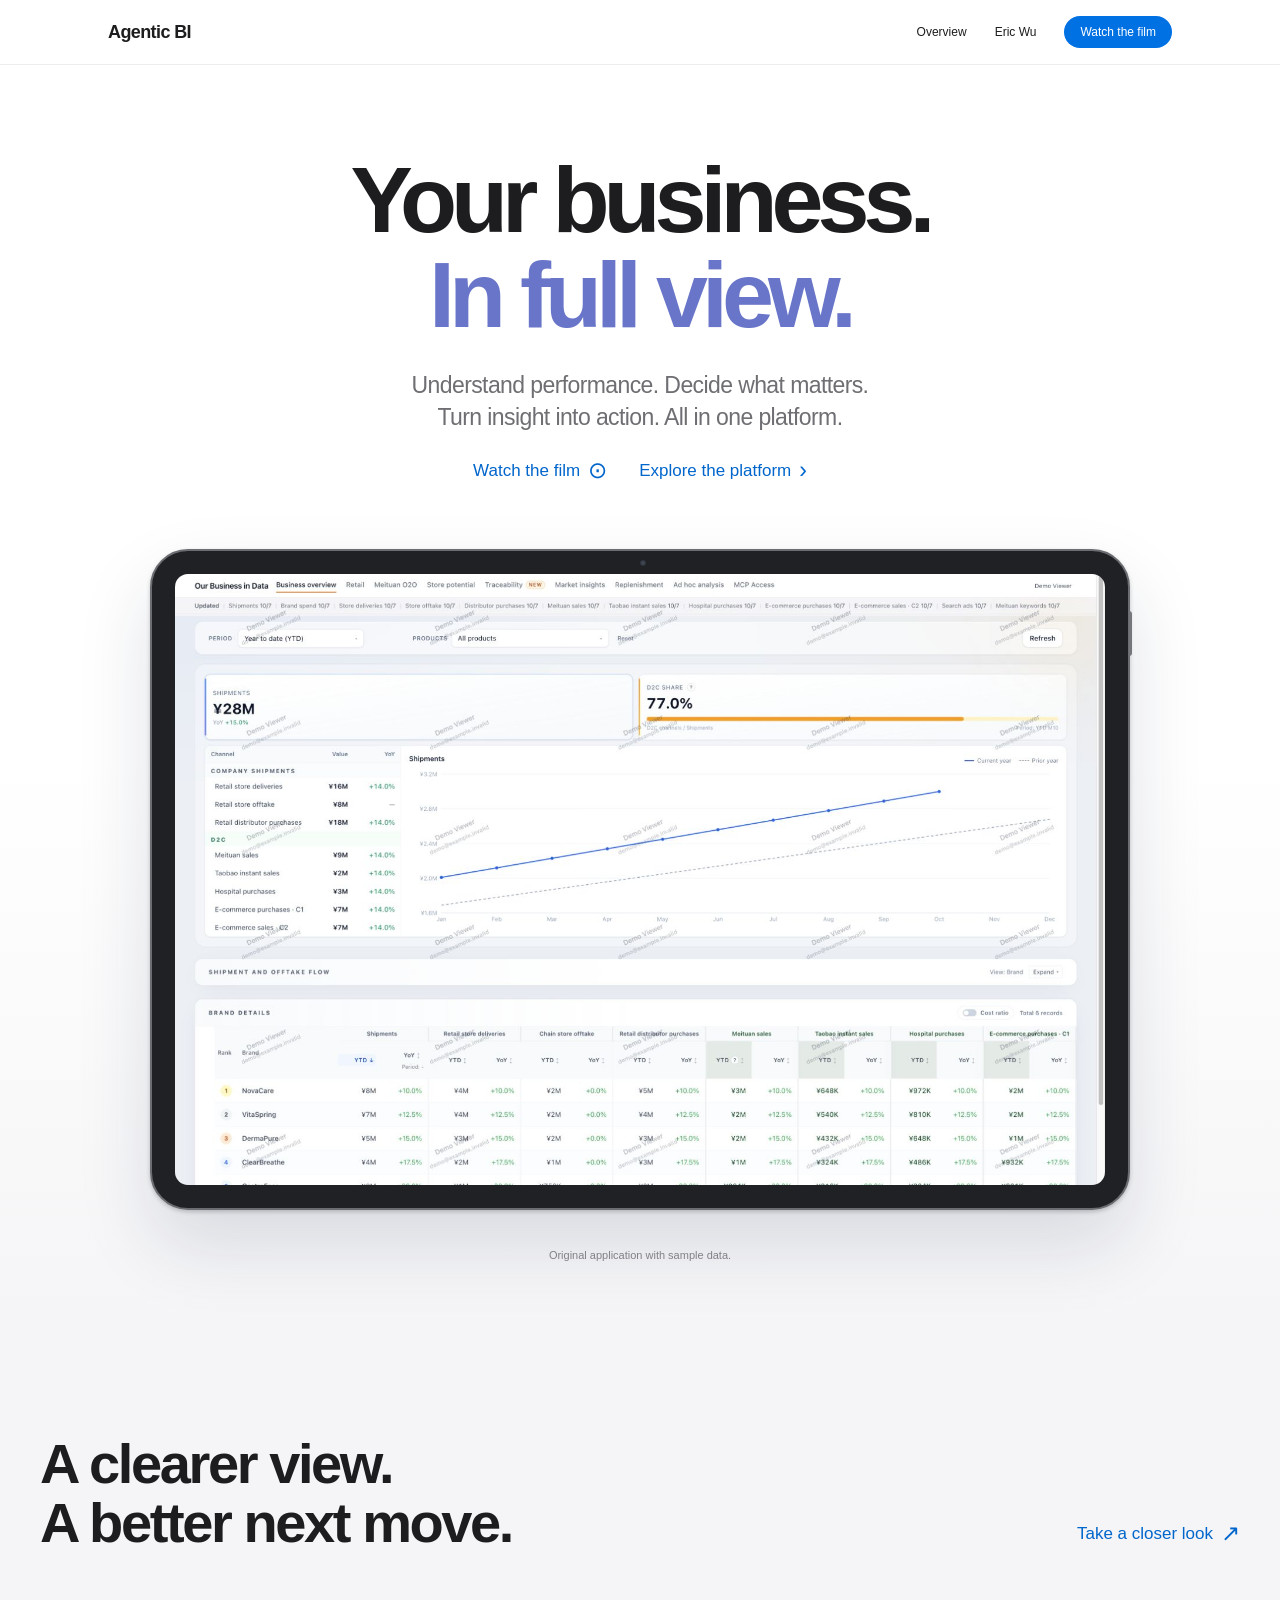
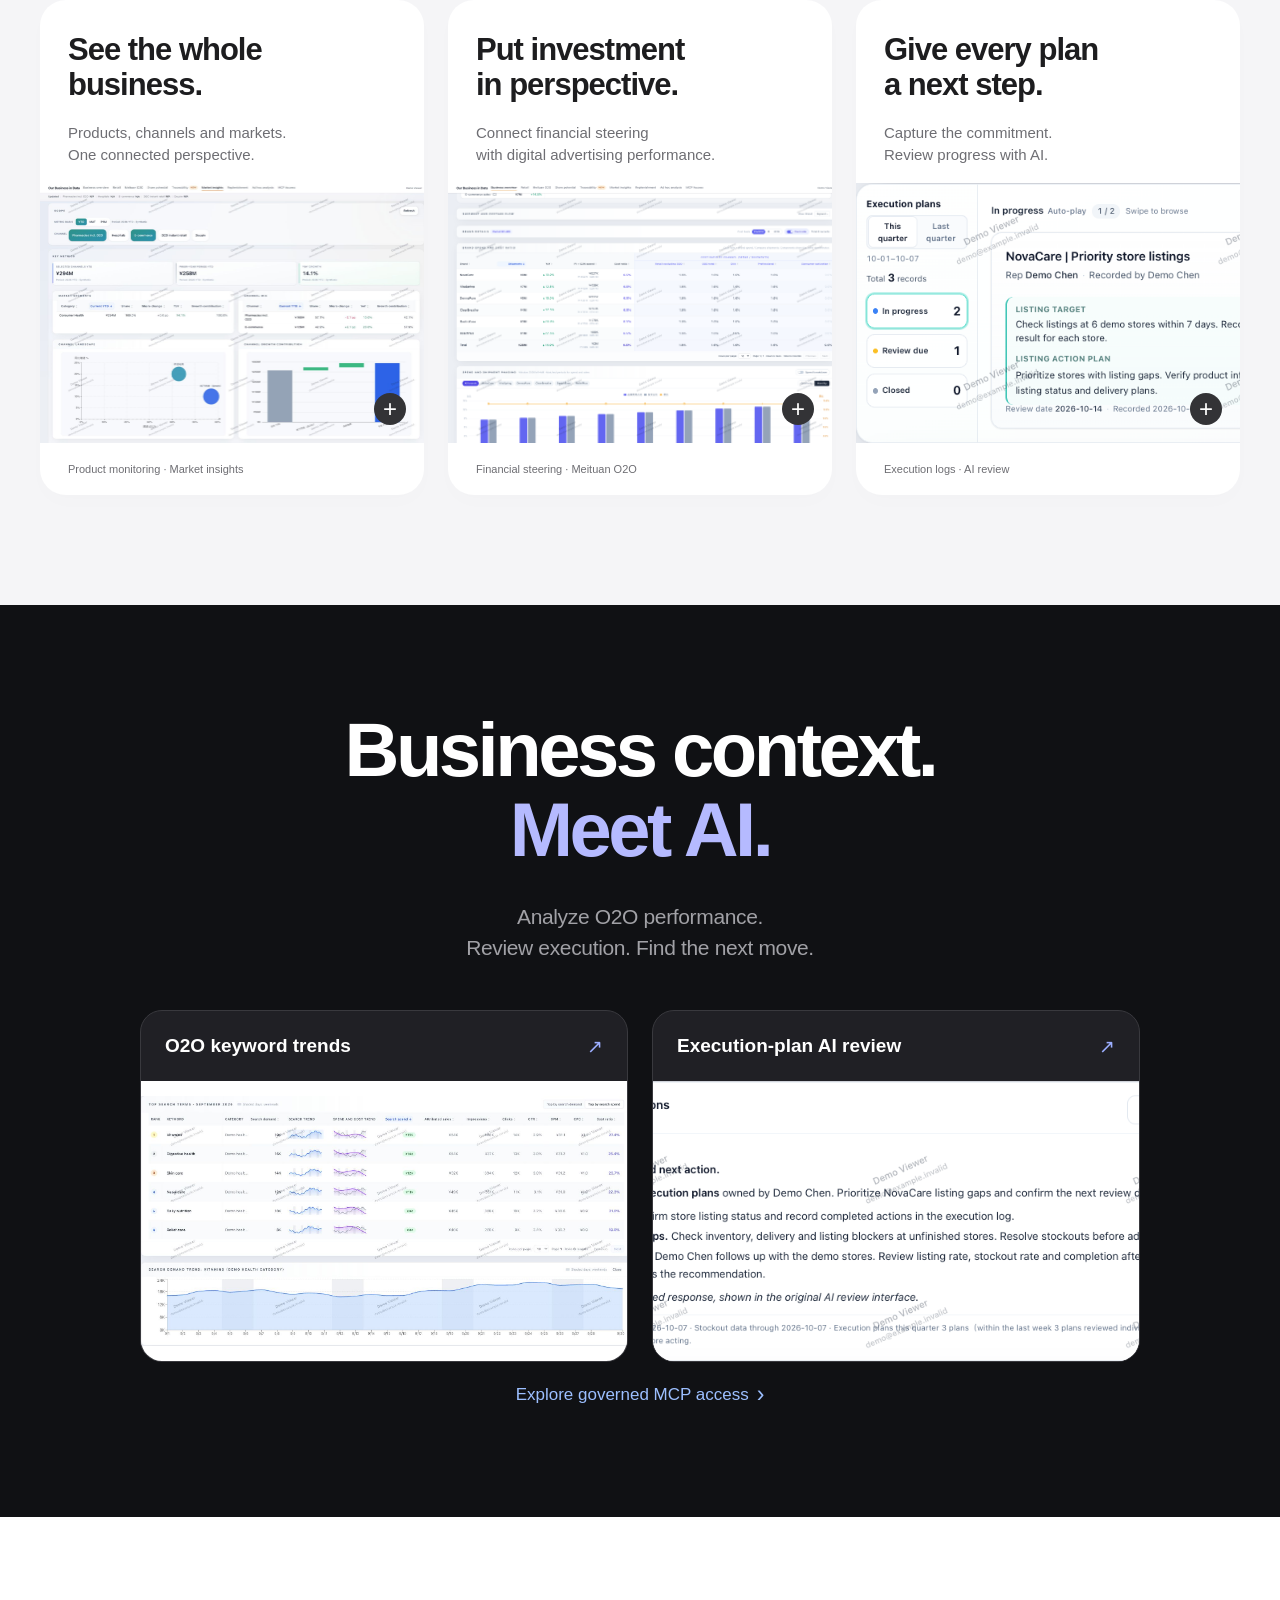
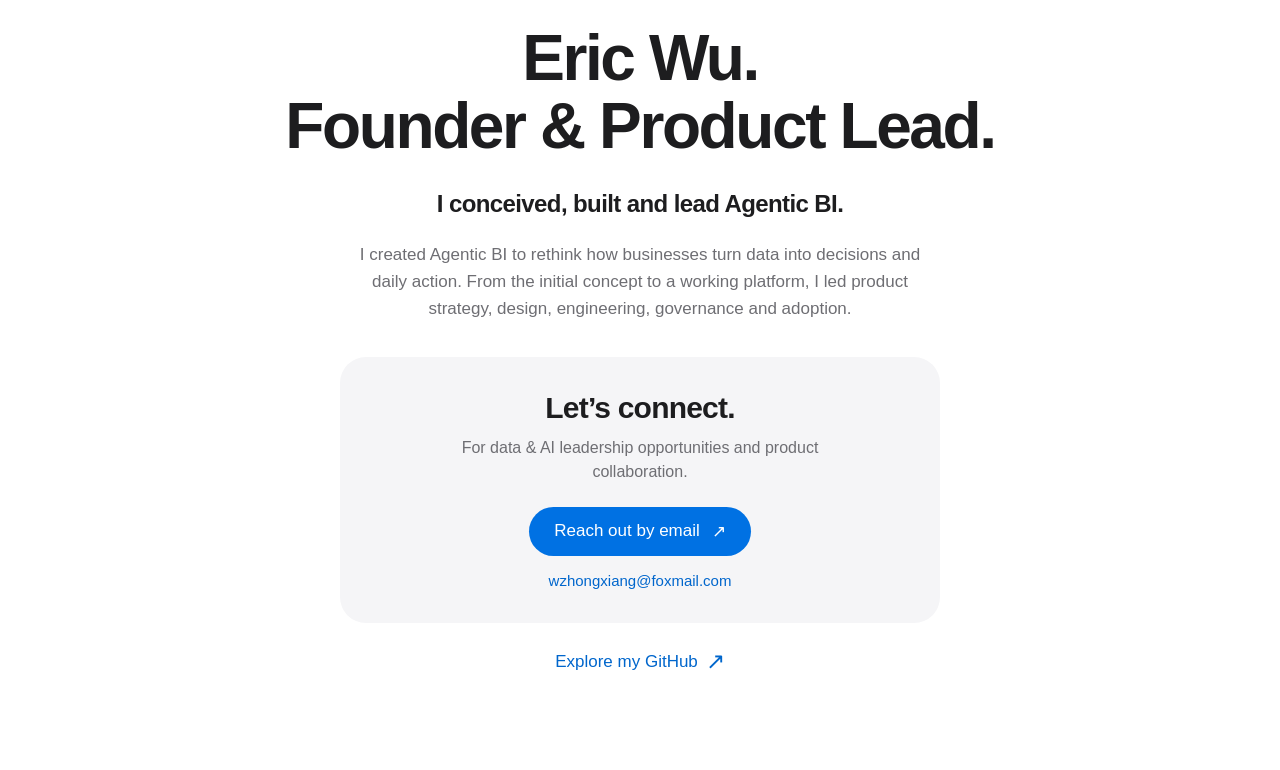
==== commit 0c1116c3: "Position Eric Wu as Agentic BI Founder and Product Lead" ====
--- a/index.html
+++ b/index.html
@@ -3,8 +3,8 @@
 <head>
 <meta charset="utf-8"><meta name="viewport" content="width=device-width,initial-scale=1">
 <title>Agentic BI</title>
-<meta name="description" content="See the business. Steer investment. Turn insight into action. Explore the Agentic BI Platform, built and led by Eric Wu.">
-<link rel="icon" href="assets/favicon.svg"><link rel="stylesheet" href="style.css?v=keywords1">
+<meta name="description" content="See the business. Steer investment. Turn insight into action. Explore Agentic BI, conceived, built and led by Eric Wu, Founder &amp; Product Lead.">
+<link rel="icon" href="assets/favicon.svg"><link rel="stylesheet" href="style.css?v=contact-credit">
 </head>
 <body>
 <a class="skip" href="#main">Skip to content</a>
@@ -26,9 +26,9 @@
 </div>
 </section>
 <section class="intelligence" id="intelligence"><div class="intelligence-inner"><h2>Business context.<br><span>Meet AI.</span></h2><p class="ai-copy">Analyze O2O performance.<br>Review execution. Find the next move.</p><div class="ai-previews"><button data-report="8"><span>O2O keyword trends <b>↗</b></span><img src="assets/real-o2o-keywords.png?v=keywords1" alt="O2O keyword trends for September 1–30, 2026 with sample data" loading="lazy"></button><button data-report="9"><span>Execution-plan AI review <b>↗</b></span><img src="assets/real-ai-review.png?v=sample2" alt="Execution-plan AI review with sample data" loading="lazy"></button></div><button class="text-link light" data-report="6">Explore governed MCP access <span aria-hidden="true">›</span></button></div></section>
-<section class="owner" id="owner"><h2>Built and led<br>by Eric Wu.</h2><p class="owner-intro">Commercial perspective.<br>Hands-on engineering. End-to-end ownership.</p><p class="owner-detail">I lead data & AI strategy, investment and delivery for Bayer Consumer Health China. This platform brings that work together—from defining the problem and shaping the roadmap to governance, engineering and adoption.</p><div class="owner-contact" aria-labelledby="contact-heading"><h3 id="contact-heading">Let’s connect.</h3><p>For data &amp; AI leadership opportunities or a conversation about the platform.</p><a class="pill email-cta" href="mailto:wzhongxiang@foxmail.com">Reach out by email <span aria-hidden="true">↗</span></a><a class="email-address" href="mailto:wzhongxiang@foxmail.com">wzhongxiang@foxmail.com</a></div><a class="text-link" href="https://github.com/ericwu021">Explore my GitHub <span aria-hidden="true">↗</span></a></section>
+<section class="owner" id="owner"><h2>Eric Wu.<br>Founder &amp; Product Lead.</h2><p class="owner-intro">I conceived, built and lead Agentic BI.</p><p class="owner-detail">I created Agentic BI to rethink how businesses turn data into decisions and daily action. From the initial concept to a working platform, I led product strategy, design, engineering, governance and adoption.</p><div class="owner-contact" aria-labelledby="contact-heading"><h3 id="contact-heading">Let’s connect.</h3><p>For data &amp; AI leadership opportunities and product collaboration.</p><a class="pill email-cta" href="mailto:wzhongxiang@foxmail.com">Reach out by email <span aria-hidden="true">↗</span></a><a class="email-address" href="mailto:wzhongxiang@foxmail.com">wzhongxiang@foxmail.com</a></div><a class="text-link" href="https://github.com/ericwu021">Explore my GitHub <span aria-hidden="true">↗</span></a></section>
 </main>
-<dialog id="gallery" aria-labelledby="gallery-title"><button class="close" data-close aria-label="Close gallery">×</button><div class="gallery-top"><div><h2 id="gallery-title">Product monitoring</h2></div><label class="report-picker">Explore a view<select id="report-select"><option value="0">Product monitoring</option><option value="1">Financial steering</option><option value="2">Meituan O2O operations</option><option value="3">Drug traceability</option><option value="4">Omnichannel market insights</option><option value="5">Daily store replenishment</option><option value="6">MCP access governance</option><option value="7">Execution logs</option><option value="8">O2O keyword trends</option><option value="9">Execution-plan AI review</option></select></label></div><a id="report-full" href="assets/real-product.png?v=sample2" target="_blank" rel="noopener" aria-label="Open full-size screenshot"><img id="report-image" src="assets/real-product.png?v=sample2" width="1600" height="1050" alt="Original product monitoring interface with synthetic data"></a><div class="gallery-bottom"><p id="report-description"></p><span>Original application with sample data.</span></div></dialog>
+<dialog id="gallery" aria-labelledby="gallery-title"><button class="close" data-close aria-label="Close gallery">×</button><div class="gallery-top"><div><h2 id="gallery-title">Product monitoring</h2></div><label class="report-picker">Explore a view<select id="report-select"><option value="0">Product monitoring</option><option value="1">Financial steering</option><option value="2">Meituan O2O operations</option><option value="3">Drug traceability</option><option value="4">Omnichannel market insights</option><option value="5">Daily store replenishment</option><option value="6">MCP access governance</option><option value="7">Execution logs</option><option value="8">O2O keyword trends</option><option value="9">Execution-plan AI review</option></select></label></div><a id="report-full" href="assets/real-product.png?v=sample2" target="_blank" rel="noopener" aria-label="Open full-size screenshot"><img id="report-image" src="assets/real-product.png?v=sample2" width="1600" height="1050" alt="Original product monitoring interface with synthetic data"></a><div class="showcase-credit"><span>Eric Wu <span aria-hidden="true">·</span> Data &amp; AI collaboration</span><a href="mailto:wzhongxiang@foxmail.com">wzhongxiang@foxmail.com <span aria-hidden="true">↗</span></a></div><div class="gallery-bottom"><p id="report-description"></p><span>Original application with sample data.</span></div></dialog>
 <dialog id="film" aria-labelledby="film-title"><button class="close" data-close aria-label="Close film">×</button><h2 id="film-title">Agentic BI</h2><video controls playsinline preload="none" poster="assets/agentic-bi-demo.jpg" aria-label="Animated product film with music, original O2O AI analysis, execution logs and AI review"><source src="assets/agentic-bi-contact.mp4" type="video/mp4"><track kind="captions" src="assets/agentic-bi-contact.vtt" srclang="en" label="English"></video></dialog>
 <script src="demo.js?v=keywords1"></script>
 </body></html>
--- a/style.css
+++ b/style.css
@@ -15,3 +15,5 @@
 #film video{margin-top:24px}
 
 .ai-previews img[src*="o2o-keywords"]{object-fit:contain;object-position:center}
+
+.showcase-credit{display:flex;align-items:center;justify-content:space-between;gap:12px;padding:13px 16px;background:#f5f5f7;border-radius:0 0 10px 10px;font-size:12px;line-height:1.5;color:#515154}.showcase-credit>a{color:#0066cc;white-space:nowrap}.showcase-credit>a:hover{text-decoration:underline}@media(max-width:600px){.showcase-credit{align-items:flex-start;flex-direction:column;gap:3px;font-size:11px}}
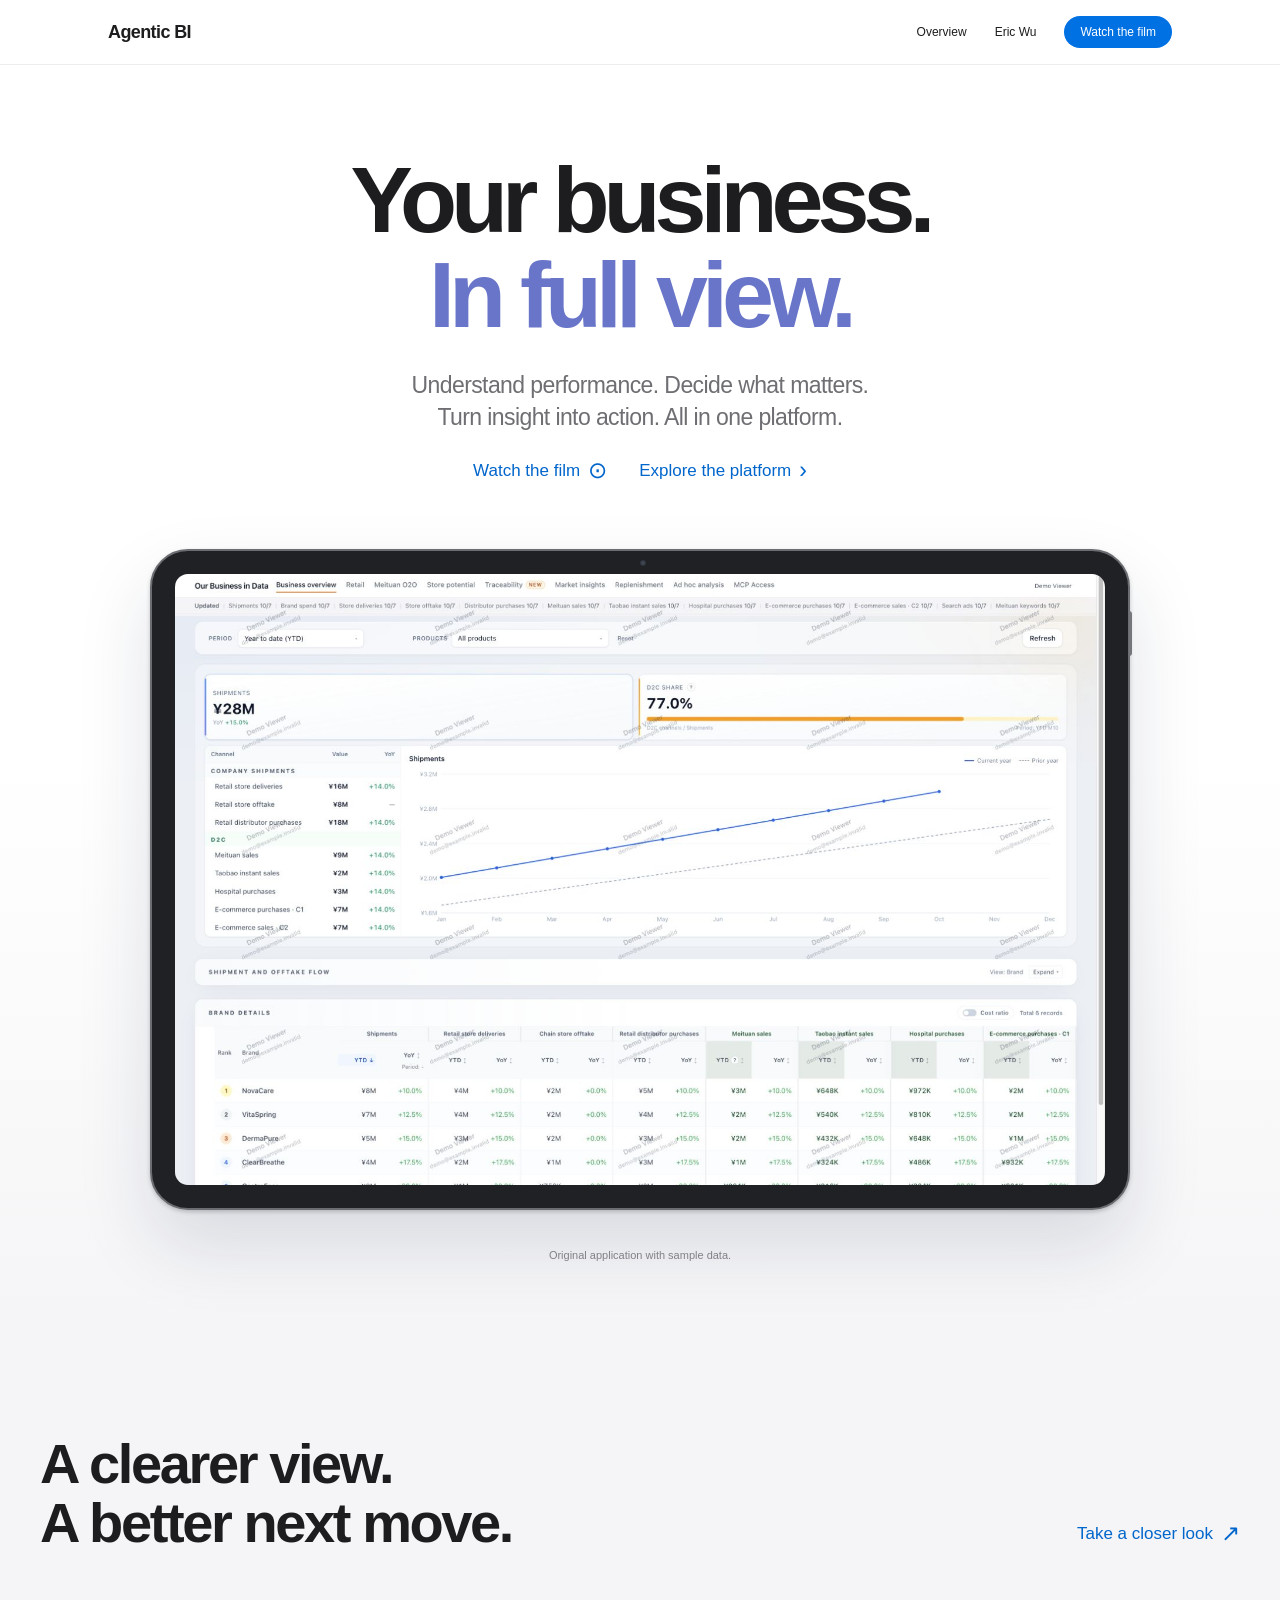
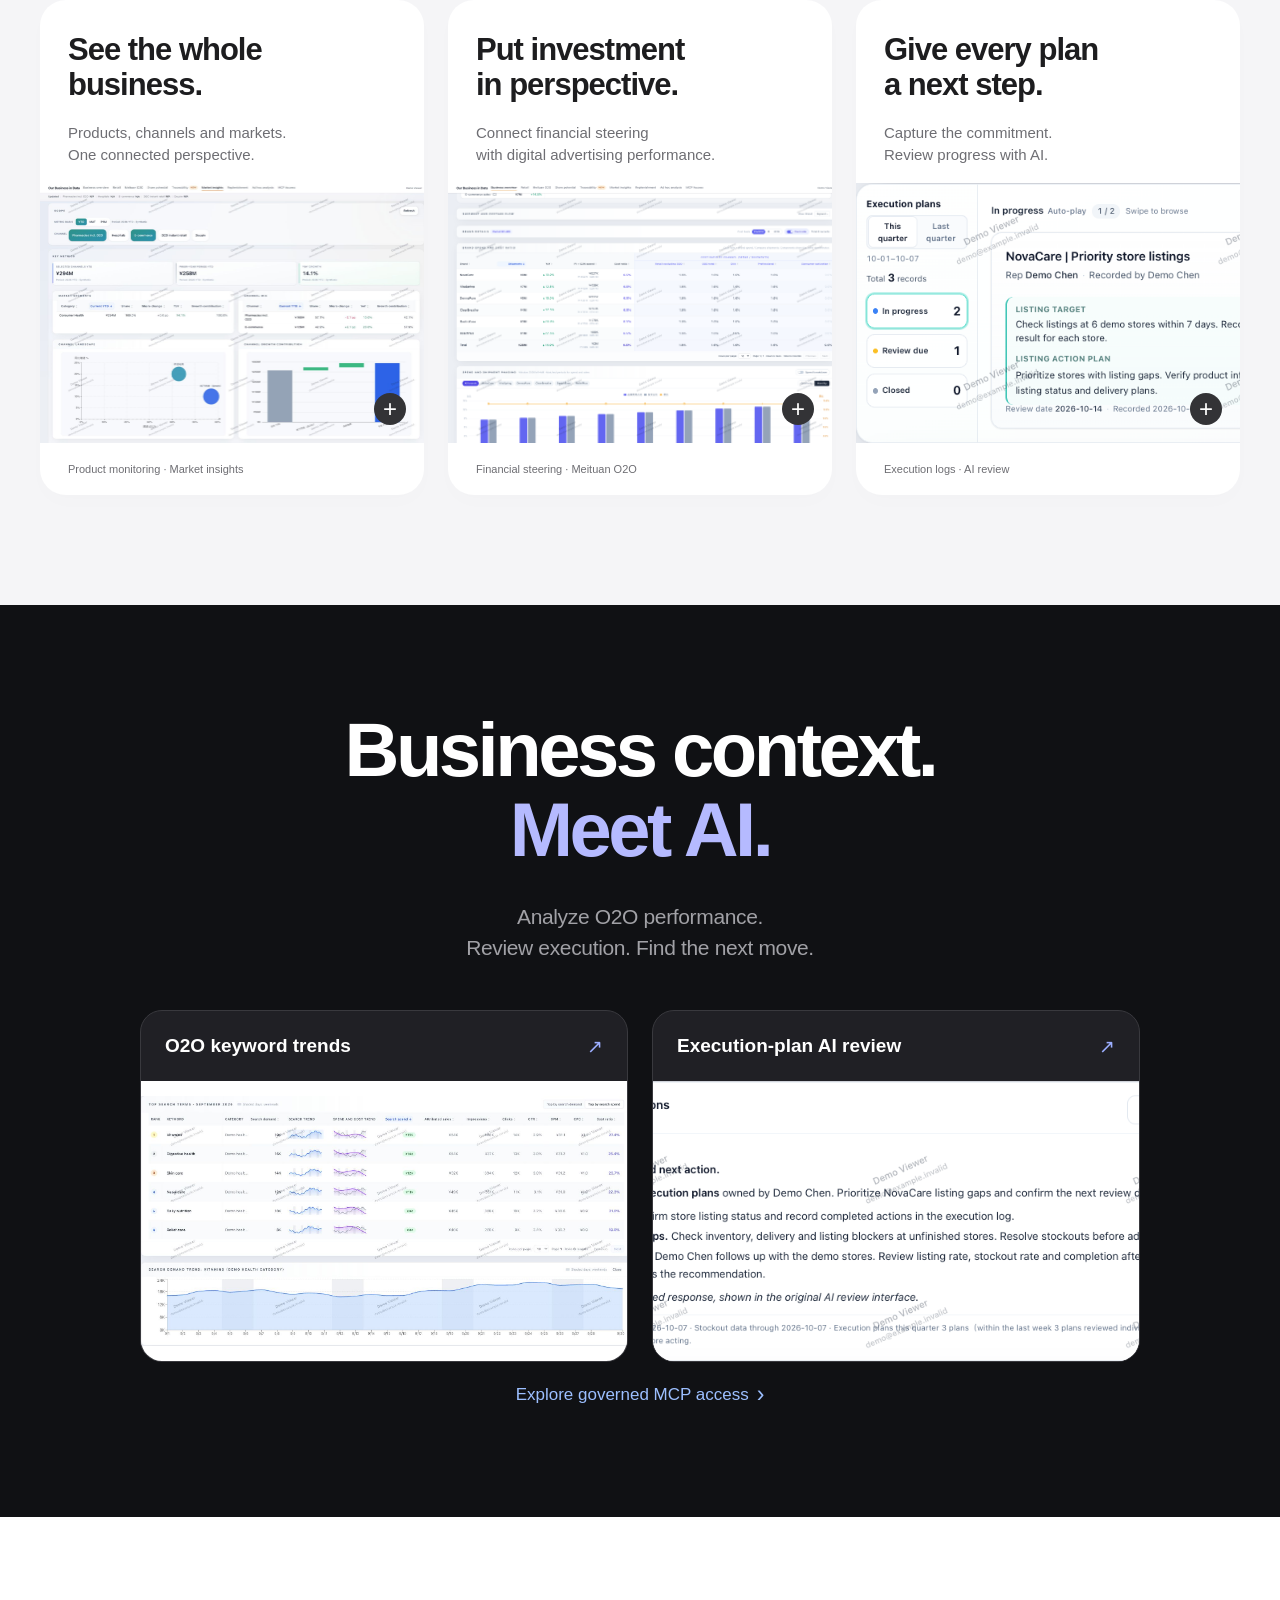
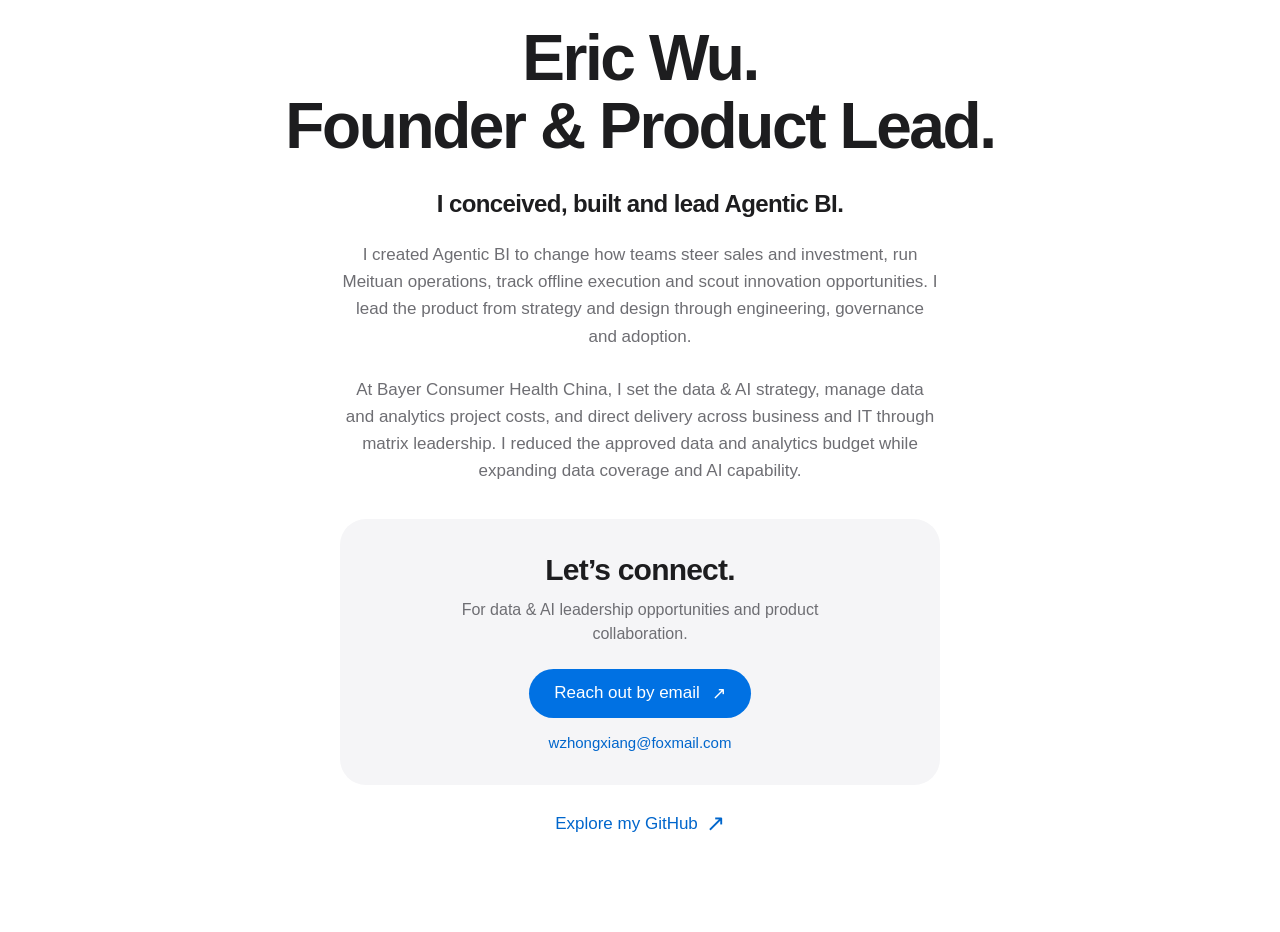
==== commit 9be1ec17: "Strengthen leadership and business impact narrative" ====
--- a/index.html
+++ b/index.html
@@ -26,7 +26,7 @@
 </div>
 </section>
 <section class="intelligence" id="intelligence"><div class="intelligence-inner"><h2>Business context.<br><span>Meet AI.</span></h2><p class="ai-copy">Analyze O2O performance.<br>Review execution. Find the next move.</p><div class="ai-previews"><button data-report="8"><span>O2O keyword trends <b>↗</b></span><img src="assets/real-o2o-keywords.png?v=keywords1" alt="O2O keyword trends for September 1–30, 2026 with sample data" loading="lazy"></button><button data-report="9"><span>Execution-plan AI review <b>↗</b></span><img src="assets/real-ai-review.png?v=sample2" alt="Execution-plan AI review with sample data" loading="lazy"></button></div><button class="text-link light" data-report="6">Explore governed MCP access <span aria-hidden="true">›</span></button></div></section>
-<section class="owner" id="owner"><h2>Eric Wu.<br>Founder &amp; Product Lead.</h2><p class="owner-intro">I conceived, built and lead Agentic BI.</p><p class="owner-detail">I created Agentic BI to rethink how businesses turn data into decisions and daily action. From the initial concept to a working platform, I led product strategy, design, engineering, governance and adoption.</p><div class="owner-contact" aria-labelledby="contact-heading"><h3 id="contact-heading">Let’s connect.</h3><p>For data &amp; AI leadership opportunities and product collaboration.</p><a class="pill email-cta" href="mailto:wzhongxiang@foxmail.com">Reach out by email <span aria-hidden="true">↗</span></a><a class="email-address" href="mailto:wzhongxiang@foxmail.com">wzhongxiang@foxmail.com</a></div><a class="text-link" href="https://github.com/ericwu021">Explore my GitHub <span aria-hidden="true">↗</span></a></section>
+<section class="owner" id="owner"><h2>Eric Wu.<br>Founder &amp; Product Lead.</h2><p class="owner-intro">I conceived, built and lead Agentic BI.</p><p class="owner-detail">I created Agentic BI to change how teams steer sales and investment, run Meituan operations, track offline execution and scout innovation opportunities. I lead the product from strategy and design through engineering, governance and adoption.</p><p class="owner-detail">At Bayer Consumer Health China, I set the data &amp; AI strategy, manage data and analytics project costs, and direct delivery across business and IT through matrix leadership. I reduced the approved data and analytics budget while expanding data coverage and AI capability.</p><div class="owner-contact" aria-labelledby="contact-heading"><h3 id="contact-heading">Let’s connect.</h3><p>For data &amp; AI leadership opportunities and product collaboration.</p><a class="pill email-cta" href="mailto:wzhongxiang@foxmail.com">Reach out by email <span aria-hidden="true">↗</span></a><a class="email-address" href="mailto:wzhongxiang@foxmail.com">wzhongxiang@foxmail.com</a></div><a class="text-link" href="https://github.com/ericwu021">Explore my GitHub <span aria-hidden="true">↗</span></a></section>
 </main>
 <dialog id="gallery" aria-labelledby="gallery-title"><button class="close" data-close aria-label="Close gallery">×</button><div class="gallery-top"><div><h2 id="gallery-title">Product monitoring</h2></div><label class="report-picker">Explore a view<select id="report-select"><option value="0">Product monitoring</option><option value="1">Financial steering</option><option value="2">Meituan O2O operations</option><option value="3">Drug traceability</option><option value="4">Omnichannel market insights</option><option value="5">Daily store replenishment</option><option value="6">MCP access governance</option><option value="7">Execution logs</option><option value="8">O2O keyword trends</option><option value="9">Execution-plan AI review</option></select></label></div><a id="report-full" href="assets/real-product.png?v=sample2" target="_blank" rel="noopener" aria-label="Open full-size screenshot"><img id="report-image" src="assets/real-product.png?v=sample2" width="1600" height="1050" alt="Original product monitoring interface with synthetic data"></a><div class="showcase-credit"><span>Eric Wu <span aria-hidden="true">·</span> Data &amp; AI collaboration</span><a href="mailto:wzhongxiang@foxmail.com">wzhongxiang@foxmail.com <span aria-hidden="true">↗</span></a></div><div class="gallery-bottom"><p id="report-description"></p><span>Original application with sample data.</span></div></dialog>
 <dialog id="film" aria-labelledby="film-title"><button class="close" data-close aria-label="Close film">×</button><h2 id="film-title">Agentic BI</h2><video controls playsinline preload="none" poster="assets/agentic-bi-demo.jpg" aria-label="Animated product film with music, original O2O AI analysis, execution logs and AI review"><source src="assets/agentic-bi-contact.mp4" type="video/mp4"><track kind="captions" src="assets/agentic-bi-contact.vtt" srclang="en" label="English"></video></dialog>
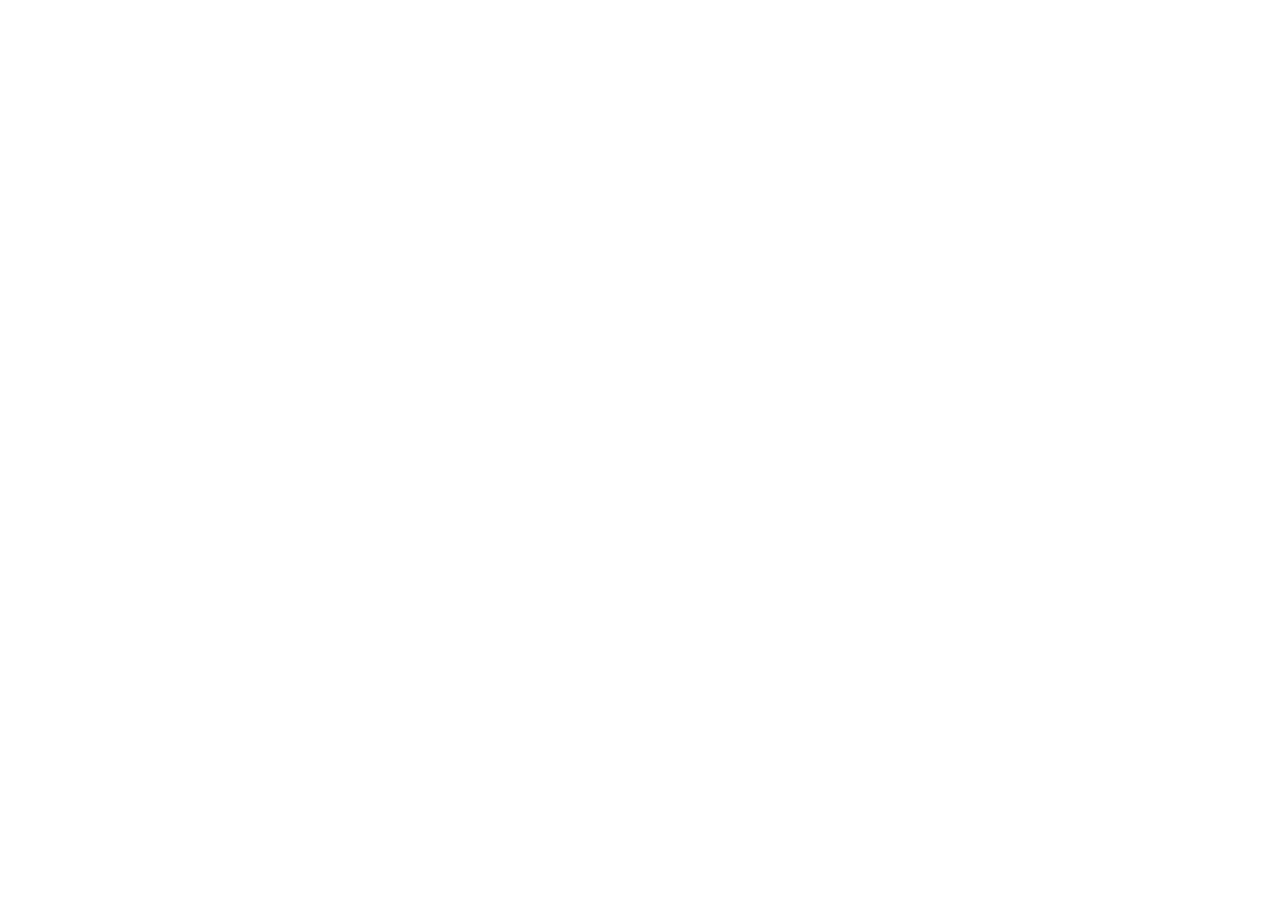
==== commit de1e0d20: "Redirect GitHub Pages to Eric Wu profile" ====
--- a/index.html
+++ b/index.html
@@ -1,34 +1,25 @@
 <!doctype html>
 <html lang="en">
 <head>
-<meta charset="utf-8"><meta name="viewport" content="width=device-width,initial-scale=1">
-<title>Agentic BI</title>
-<meta name="description" content="See the business. Steer investment. Turn insight into action. Explore Agentic BI, conceived, built and led by Eric Wu, Founder &amp; Product Lead.">
-<link rel="icon" href="assets/favicon.svg"><link rel="stylesheet" href="style.css?v=contact-credit">
+  <meta charset="utf-8">
+  <meta name="viewport" content="width=device-width, initial-scale=1">
+  <meta http-equiv="refresh" content="0; url=https://github.com/ericwu021">
+  <link rel="canonical" href="https://github.com/ericwu021">
+  <meta name="robots" content="noindex, follow">
+  <title>Eric Wu · GitHub</title>
+  <script>window.location.replace('https://github.com/ericwu021');</script>
+  <style>
+    :root { color-scheme: light dark; font-family: -apple-system, BlinkMacSystemFont, "Segoe UI", sans-serif; }
+    body { min-height: 100svh; margin: 0; display: grid; place-items: center; }
+    main { padding: 2rem; text-align: center; }
+    h1 { font-size: 1.75rem; font-weight: 600; letter-spacing: -.04em; }
+    a { color: inherit; text-underline-offset: .25em; }
+  </style>
 </head>
 <body>
-<a class="skip" href="#main">Skip to content</a>
-<header class="navigation"><nav aria-label="Main navigation"><a class="product-name" href="#case">Agentic BI</a><div class="nav-links"><a href="#highlights">Overview</a><a href="#owner">Eric Wu</a><button class="pill small" data-film>Watch the film</button></div></nav></header>
-<main id="main">
-<section class="hero" id="case">
-<h1>Your business.<br><span>In full view.</span></h1>
-<p class="hero-copy">Understand performance. Decide what matters.<br>Turn insight into action. All in one platform.</p>
-<div class="hero-actions"><button class="text-link" data-film>Watch the film <span aria-hidden="true">⊙</span></button><a class="text-link" href="#highlights">Explore the platform <span aria-hidden="true">›</span></a></div>
-<button class="hero-device" data-report="0" aria-label="Explore the platform in an iPad-style frame"><span class="device-camera" aria-hidden="true"></span><img src="assets/real-product.png?v=sample2" width="1600" height="1050" alt="Agentic BI product dashboard with fictional brands and synthetic data"></button>
-<p class="asset-note">Original application with sample data.</p>
-</section>
-<section class="highlights" id="highlights">
-<div class="section-heading"><h2>A clearer view.<br>A better next move.</h2><button class="text-link" data-report="0">Take a closer look <span aria-hidden="true">↗</span></button></div>
-<div class="story-grid">
-<article class="story"><div class="story-copy"><h3>See the whole<br>business.</h3><p>Products, channels and markets.<br>One connected perspective.</p></div><button class="story-image" data-report="4" aria-label="Explore omnichannel market insights"><img src="assets/real-market.png?v=sample2" width="1600" height="1050" alt="Original omnichannel market report with synthetic data" loading="lazy"><span class="plus" aria-hidden="true">+</span></button><p class="story-foot">Product monitoring · Market insights</p></article>
-<article class="story"><div class="story-copy"><h3>Put investment<br>in perspective.</h3><p>Connect financial steering<br>with digital advertising performance.</p></div><button class="story-image" data-report="1" aria-label="Explore financial steering"><img src="assets/real-financial.png?v=sample2" width="1600" height="1050" alt="Original financial steering report with synthetic data" loading="lazy"><span class="plus" aria-hidden="true">+</span></button><p class="story-foot">Financial steering · Meituan O2O</p></article>
-<article class="story"><div class="story-copy"><h3>Give every plan<br>a next step.</h3><p>Capture the commitment.<br>Review progress with AI.</p></div><button class="story-image" data-report="7" aria-label="Explore execution logs"><img src="assets/real-execution.png?v=sample2" width="1600" height="1050" alt="Original execution log with synthetic plans" loading="lazy"><span class="plus" aria-hidden="true">+</span></button><p class="story-foot">Execution logs · AI review</p></article>
-</div>
-</section>
-<section class="intelligence" id="intelligence"><div class="intelligence-inner"><h2>Business context.<br><span>Meet AI.</span></h2><p class="ai-copy">Analyze O2O performance.<br>Review execution. Find the next move.</p><div class="ai-previews"><button data-report="8"><span>O2O keyword trends <b>↗</b></span><img src="assets/real-o2o-keywords.png?v=keywords1" alt="O2O keyword trends for September 1–30, 2026 with sample data" loading="lazy"></button><button data-report="9"><span>Execution-plan AI review <b>↗</b></span><img src="assets/real-ai-review.png?v=sample2" alt="Execution-plan AI review with sample data" loading="lazy"></button></div><button class="text-link light" data-report="6">Explore governed MCP access <span aria-hidden="true">›</span></button></div></section>
-<section class="owner" id="owner"><h2>Eric Wu.<br>Founder &amp; Product Lead.</h2><p class="owner-intro">I conceived, built and lead Agentic BI.</p><p class="owner-detail">I created Agentic BI to change how teams steer sales and investment, run Meituan operations, track offline execution and scout innovation opportunities. I lead the product from strategy and design through engineering, governance and adoption.</p><p class="owner-detail">At Bayer Consumer Health China, I set the data &amp; AI strategy, manage data and analytics project costs, and direct delivery across business and IT through matrix leadership. I reduced the approved data and analytics budget while expanding data coverage and AI capability.</p><div class="owner-contact" aria-labelledby="contact-heading"><h3 id="contact-heading">Let’s connect.</h3><p>For data &amp; AI leadership opportunities and product collaboration.</p><a class="pill email-cta" href="mailto:wzhongxiang@foxmail.com">Reach out by email <span aria-hidden="true">↗</span></a><a class="email-address" href="mailto:wzhongxiang@foxmail.com">wzhongxiang@foxmail.com</a></div><a class="text-link" href="https://github.com/ericwu021">Explore my GitHub <span aria-hidden="true">↗</span></a></section>
-</main>
-<dialog id="gallery" aria-labelledby="gallery-title"><button class="close" data-close aria-label="Close gallery">×</button><div class="gallery-top"><div><h2 id="gallery-title">Product monitoring</h2></div><label class="report-picker">Explore a view<select id="report-select"><option value="0">Product monitoring</option><option value="1">Financial steering</option><option value="2">Meituan O2O operations</option><option value="3">Drug traceability</option><option value="4">Omnichannel market insights</option><option value="5">Daily store replenishment</option><option value="6">MCP access governance</option><option value="7">Execution logs</option><option value="8">O2O keyword trends</option><option value="9">Execution-plan AI review</option></select></label></div><a id="report-full" href="assets/real-product.png?v=sample2" target="_blank" rel="noopener" aria-label="Open full-size screenshot"><img id="report-image" src="assets/real-product.png?v=sample2" width="1600" height="1050" alt="Original product monitoring interface with synthetic data"></a><div class="showcase-credit"><span>Eric Wu <span aria-hidden="true">·</span> Data &amp; AI collaboration</span><a href="mailto:wzhongxiang@foxmail.com">wzhongxiang@foxmail.com <span aria-hidden="true">↗</span></a></div><div class="gallery-bottom"><p id="report-description"></p><span>Original application with sample data.</span></div></dialog>
-<dialog id="film" aria-labelledby="film-title"><button class="close" data-close aria-label="Close film">×</button><h2 id="film-title">Agentic BI</h2><video controls playsinline preload="none" poster="assets/agentic-bi-demo.jpg" aria-label="Animated product film with music, original O2O AI analysis, execution logs and AI review"><source src="assets/agentic-bi-contact.mp4" type="video/mp4"><track kind="captions" src="assets/agentic-bi-contact.vtt" srclang="en" label="English"></video></dialog>
-<script src="demo.js?v=keywords1"></script>
-</body></html>
+  <main>
+    <h1>Eric Wu</h1>
+    <p><a href="https://github.com/ericwu021">Continue to GitHub →</a></p>
+  </main>
+</body>
+</html>
